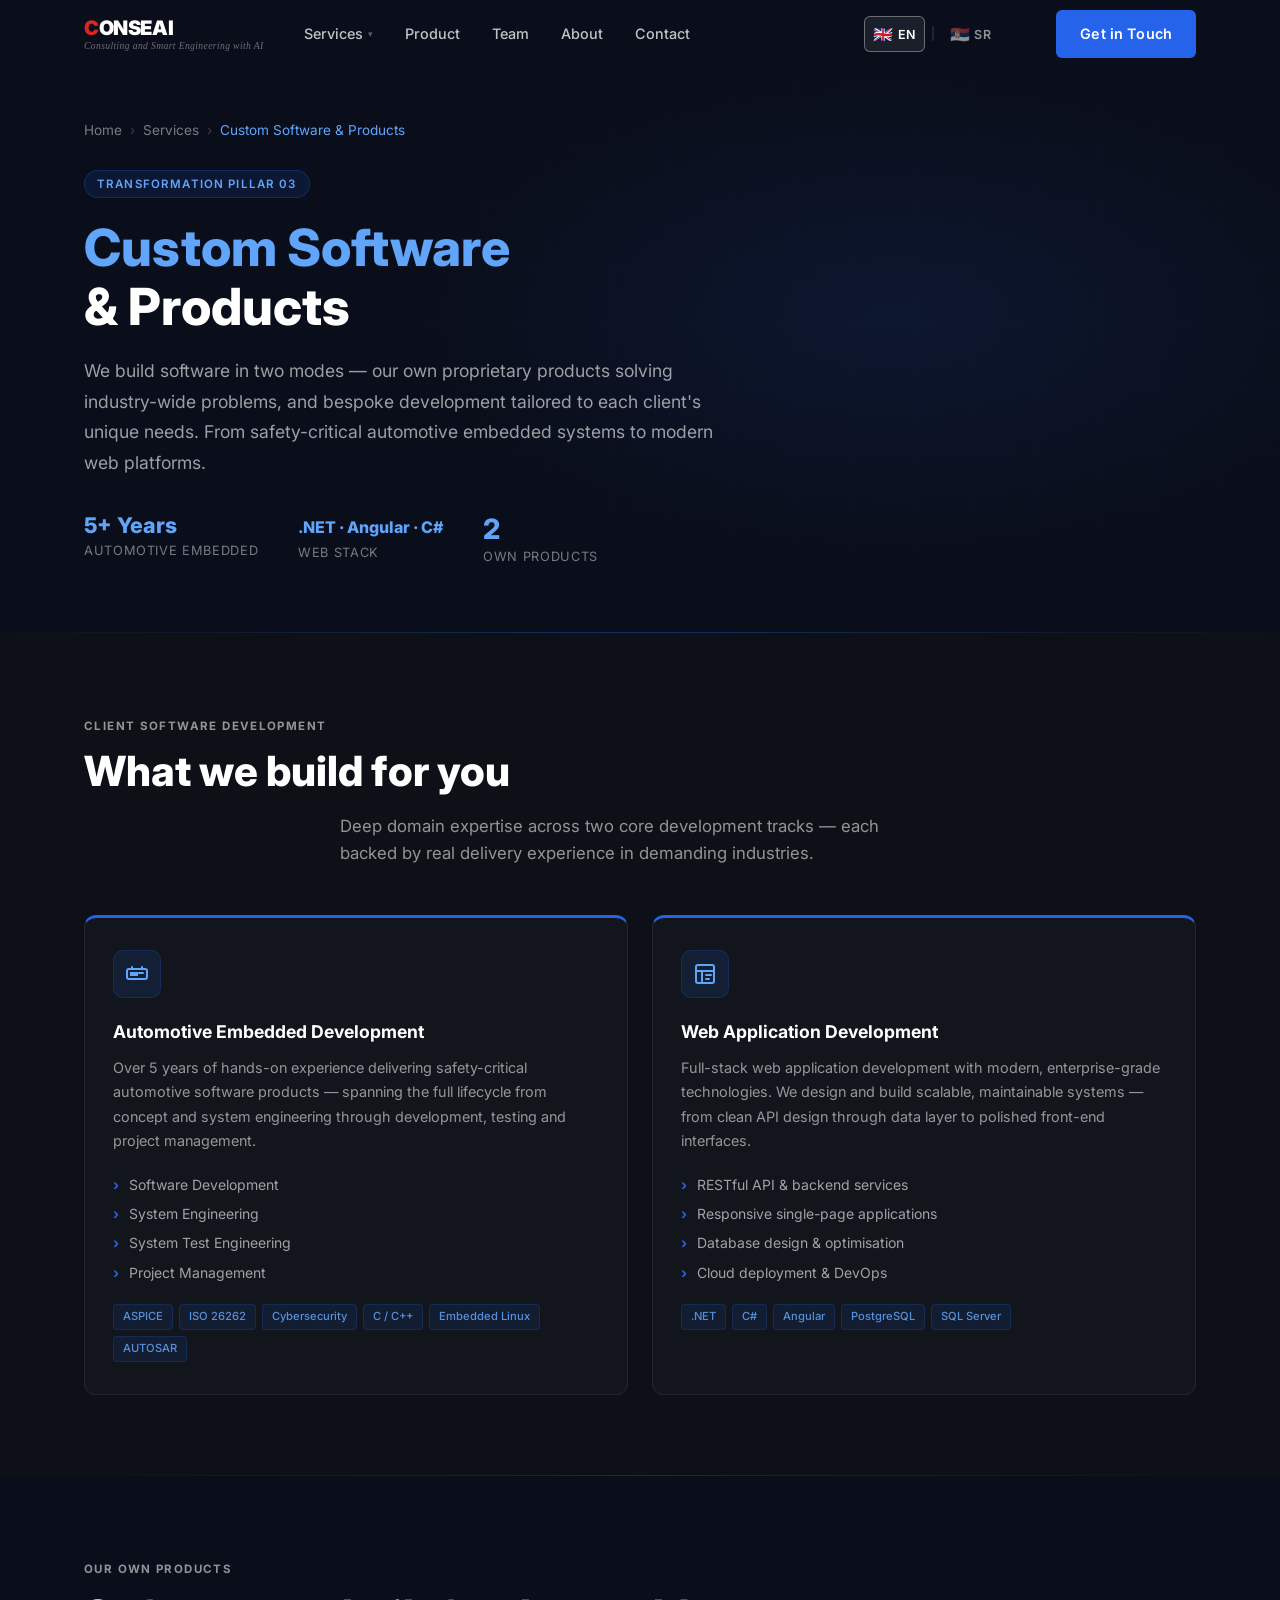
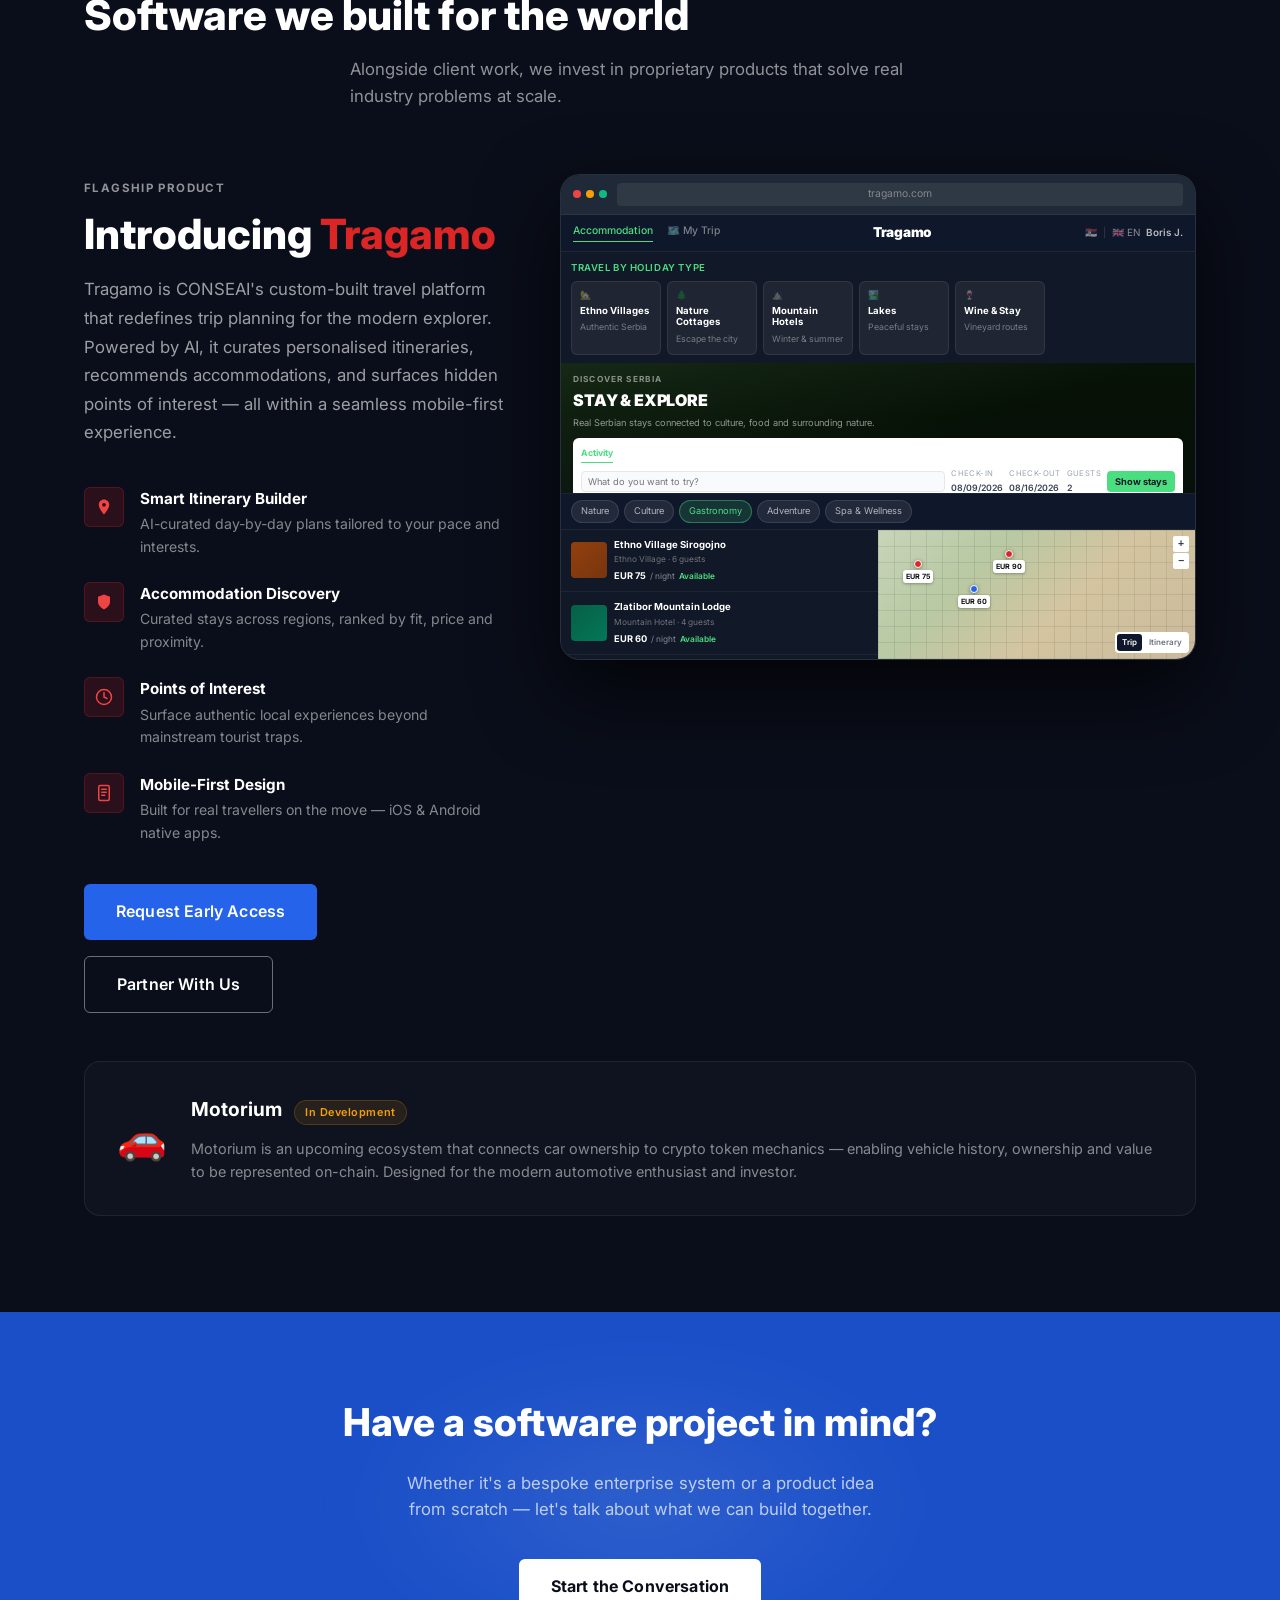
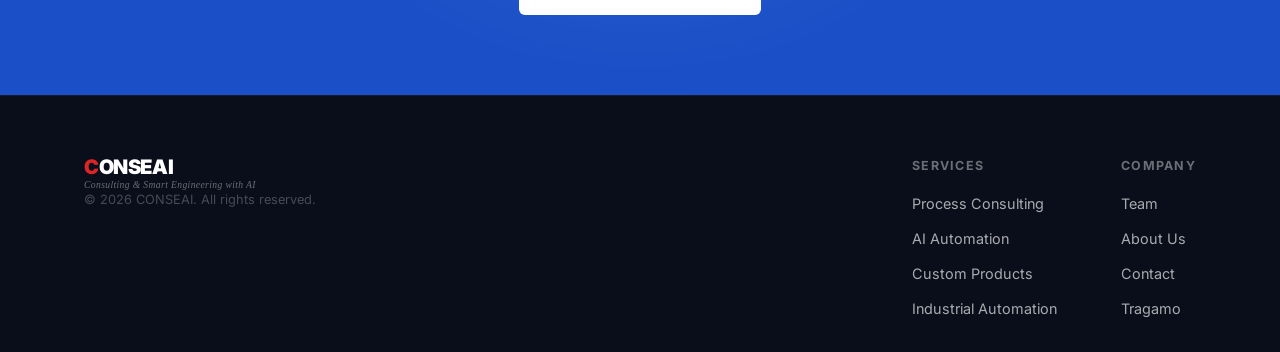
==== custom-software.html @ 99372ca0 "Add pillar pages: industrial, custom software, process consulting" ====
<!DOCTYPE html>
<html lang="en">
<head>
  <meta charset="UTF-8" />
  <meta name="viewport" content="width=device-width, initial-scale=1.0, viewport-fit=cover" />
  <title>Custom Software & Products — CONSEAI</title>
  <link rel="preconnect" href="https://fonts.googleapis.com" />
  <link rel="preconnect" href="https://fonts.gstatic.com" crossorigin />
  <link href="https://fonts.googleapis.com/css2?family=Inter:wght@300;400;500;600;700;800;900&display=swap" rel="stylesheet" />
  <link rel="stylesheet" href="style.css" />
  <style>
    /* ── Pillar hero (blue accent) ── */
    .pillar-hero {
      background: #0A0E1A;
      padding: 120px 0 64px;
      position: relative;
      overflow: hidden;
    }
    .pillar-hero__bg {
      position: absolute;
      inset: 0;
      background:
        radial-gradient(ellipse 700px 350px at 70% 50%, rgba(37,99,235,.1) 0%, transparent 70%),
        repeating-linear-gradient(0deg, transparent, transparent 60px, rgba(37,99,235,.025) 60px, rgba(37,99,235,.025) 61px),
        repeating-linear-gradient(90deg, transparent, transparent 60px, rgba(37,99,235,.025) 60px, rgba(37,99,235,.025) 61px);
    }
    .pillar-hero__inner { position: relative; }
    .pillar-hero__breadcrumb {
      display: flex;
      align-items: center;
      gap: 8px;
      margin-bottom: 28px;
      font-size: 0.85rem;
      color: rgba(255,255,255,.45);
    }
    .pillar-hero__breadcrumb a { color: rgba(255,255,255,.45); text-decoration: none; transition: color .2s; }
    .pillar-hero__breadcrumb a:hover { color: #60A5FA; }
    .pillar-hero__breadcrumb-sep { color: rgba(255,255,255,.2); }
    .pillar-hero__breadcrumb-current { color: #60A5FA; }
    .pillar-hero__label {
      display: inline-block;
      font-size: 0.72rem;
      font-weight: 600;
      letter-spacing: .1em;
      text-transform: uppercase;
      color: #60A5FA;
      background: rgba(37,99,235,.12);
      border: 1px solid rgba(37,99,235,.25);
      padding: 4px 12px;
      border-radius: 999px;
      margin-bottom: 20px;
    }
    .pillar-hero__title {
      font-size: clamp(2rem, 4vw, 3.5rem);
      font-weight: 800;
      color: #fff;
      line-height: 1.15;
      margin: 0 0 20px;
    }
    .pillar-hero__title em { font-style: normal; color: #60A5FA; }
    .pillar-hero__sub {
      font-size: 1.1rem;
      color: rgba(255,255,255,.6);
      max-width: 640px;
      line-height: 1.75;
      margin: 0 0 36px;
    }
    .pillar-hero__stats {
      display: flex;
      gap: 40px;
      flex-wrap: wrap;
    }
    .pillar-hero__stat { display: flex; flex-direction: column; gap: 4px; }
    .pillar-hero__stat-num {
      font-size: 1.75rem;
      font-weight: 800;
      color: #60A5FA;
      line-height: 1;
    }
    .pillar-hero__stat-label {
      font-size: 0.8rem;
      color: rgba(255,255,255,.45);
      text-transform: uppercase;
      letter-spacing: .05em;
    }

    /* ── Custom software capabilities section ── */
    .sw-capabilities {
      background: #0D1117;
      padding: 80px 0;
      position: relative;
    }
    .sw-capabilities::before {
      content: '';
      position: absolute;
      top: 0; left: 0; right: 0;
      height: 1px;
      background: linear-gradient(90deg, transparent, rgba(37,99,235,.35), transparent);
    }
    .sw-capabilities__grid {
      display: grid;
      grid-template-columns: repeat(2, 1fr);
      gap: 24px;
      margin-top: 48px;
    }
    .sw-cap-card {
      background: rgba(255,255,255,.025);
      border: 1px solid rgba(255,255,255,.07);
      border-top: 3px solid #2563EB;
      border-radius: 12px;
      padding: 32px 28px;
      transition: background .2s;
    }
    .sw-cap-card:hover { background: rgba(255,255,255,.04); }
    .sw-cap-card__icon {
      width: 48px;
      height: 48px;
      background: rgba(37,99,235,.12);
      border: 1px solid rgba(37,99,235,.2);
      border-radius: 10px;
      display: flex;
      align-items: center;
      justify-content: center;
      color: #60A5FA;
      margin-bottom: 20px;
    }
    .sw-cap-card__icon svg { width: 24px; height: 24px; }
    .sw-cap-card__title {
      font-size: 1.1rem;
      font-weight: 700;
      color: #fff;
      margin: 0 0 10px;
    }
    .sw-cap-card__desc {
      font-size: 0.9rem;
      color: rgba(255,255,255,.55);
      line-height: 1.7;
      margin: 0 0 20px;
    }
    .sw-cap-card__list {
      list-style: none;
      margin: 0 0 20px;
      display: flex;
      flex-direction: column;
      gap: 7px;
    }
    .sw-cap-card__list li {
      font-size: 0.875rem;
      color: rgba(255,255,255,.6);
      padding-left: 16px;
      position: relative;
    }
    .sw-cap-card__list li::before {
      content: '›';
      position: absolute;
      left: 0;
      color: #2563EB;
      font-weight: 700;
    }
    .sw-cap-card__tags {
      display: flex;
      flex-wrap: wrap;
      gap: 6px;
    }
    .sw-cap-card__tag {
      font-size: 0.7rem;
      font-weight: 500;
      padding: 3px 9px;
      background: rgba(37,99,235,.1);
      color: rgba(96,165,250,.85);
      border: 1px solid rgba(37,99,235,.2);
      border-radius: 4px;
    }

    /* ── Products section ── */
    .sw-products {
      background: #0A0E1A;
      padding: 80px 0 96px;
      position: relative;
    }
    .sw-products::before {
      content: '';
      position: absolute;
      top: 0; left: 0; right: 0;
      height: 1px;
      background: linear-gradient(90deg, transparent, rgba(37,99,235,.3), transparent);
    }

    /* ── Motorium teaser card ── */
    .motorium-card {
      margin-top: 48px;
      background: rgba(255,255,255,.025);
      border: 1px solid rgba(255,255,255,.07);
      border-radius: 16px;
      padding: 32px;
      display: flex;
      align-items: center;
      gap: 24px;
    }
    .motorium-card__icon {
      font-size: 2.5rem;
      flex-shrink: 0;
      line-height: 1;
    }
    .motorium-card__body { flex: 1; }
    .motorium-card__title {
      font-size: 1.2rem;
      font-weight: 700;
      color: #fff;
      margin: 0 0 6px;
    }
    .motorium-card__sub {
      font-size: 0.9rem;
      color: rgba(255,255,255,.5);
      line-height: 1.6;
      margin: 0;
    }
    .motorium-card__badge {
      display: inline-block;
      font-size: 0.68rem;
      font-weight: 600;
      padding: 3px 10px;
      background: rgba(245,158,11,.1);
      color: #F59E0B;
      border: 1px solid rgba(245,158,11,.2);
      border-radius: 999px;
      letter-spacing: .05em;
    }

    /* ── Responsive ── */
    @media (max-width: 768px) {
      .pillar-hero { padding: 100px 0 48px; }
      .pillar-hero__stats { gap: 24px; }
      .sw-capabilities__grid { grid-template-columns: 1fr; }
      .motorium-card { flex-direction: column; align-items: flex-start; gap: 16px; }
    }
    @media (max-width: 390px) {
      .pillar-hero__title { font-size: 1.75rem; }
    }
  </style>
</head>
<body>

  <!-- ── Navigation ── -->
  <nav class="nav" id="nav">
    <div class="nav__inner container">
      <a href="index.html" class="nav__logo">
        <span class="nav__logo-name"><span class="nav__logo-mark">C</span>ONSEAI</span>
        <span class="nav__logo-sub" data-en="Consulting and Smart Engineering with AI" data-sr="Savetovanje i Pametno Inženjerstvo sa AI">Consulting and Smart Engineering with AI</span>
      </a>
      <ul class="nav__links" id="navLinks">
        <li>
          <a href="index.html#services" class="nav__dropdown-trigger" data-en="Services" data-sr="Usluge">
            Services <span class="nav__dropdown-arrow" aria-hidden="true">▾</span>
          </a>
          <div class="nav__dropdown">
            <a href="process-consulting.html" class="nav__dropdown-item" data-en="Process Consulting" data-sr="Procesno Savetovanje"><span class="nav__dropdown-num">01</span> Process Consulting</a>
            <a href="index.html#services" class="nav__dropdown-item" data-en="AI Automation" data-sr="AI Automatizacija"><span class="nav__dropdown-num">02</span> AI Automation</a>
            <a href="custom-software.html" class="nav__dropdown-item nav__dropdown-item--highlight" data-en="Custom Software &amp; Products" data-sr="Prilagođeni Softver i Proizvodi"><span class="nav__dropdown-num">03</span> Custom Software &amp; Products</a>
            <div class="nav__dropdown-sep"></div>
            <a href="industrial.html" class="nav__dropdown-item" data-en="Industrial Automation &amp; Electrical Eng." data-sr="Industrijska Automatizacija i Elektrotehnika"><span class="nav__dropdown-num">04</span> Industrial Automation &amp; Electrical Eng.</a>
          </div>
        </li>
        <li><a href="index.html#product" data-en="Product" data-sr="Proizvod">Product</a></li>
        <li><a href="index.html#team" data-en="Team" data-sr="Tim">Team</a></li>
        <li><a href="index.html#about" data-en="About" data-sr="O nama">About</a></li>
        <li><a href="index.html#contact" data-en="Contact" data-sr="Kontakt">Contact</a></li>
      </ul>
      <div class="nav__lang">
        <button class="nav__lang-btn active" data-lang="en" aria-label="Switch to English">
          <span class="nav__flag">🇬🇧</span> EN
        </button>
        <span class="nav__lang-sep">|</span>
        <button class="nav__lang-btn" data-lang="sr" aria-label="Prebaci na srpski">
          <span class="nav__flag">🇷🇸</span> SR
        </button>
      </div>
      <a href="index.html#contact" class="btn btn--red nav__cta" data-en="Get in Touch" data-sr="Kontaktirajte nas">Get in Touch</a>
      <button class="nav__burger" id="burger" aria-label="Toggle menu">
        <span></span><span></span><span></span>
      </button>
    </div>
  </nav>

  <!-- ── Page Hero ── -->
  <section class="pillar-hero">
    <div class="pillar-hero__bg"></div>
    <div class="container pillar-hero__inner">
      <div class="pillar-hero__breadcrumb">
        <a href="index.html" data-en="Home" data-sr="Početna">Home</a>
        <span class="pillar-hero__breadcrumb-sep">›</span>
        <a href="index.html#services" data-en="Services" data-sr="Usluge">Services</a>
        <span class="pillar-hero__breadcrumb-sep">›</span>
        <span class="pillar-hero__breadcrumb-current" data-en="Custom Software &amp; Products" data-sr="Prilagođeni Softver i Proizvodi">Custom Software &amp; Products</span>
      </div>
      <div class="pillar-hero__label" data-en="Transformation Pillar 03" data-sr="Stub Transformacije 03">Transformation Pillar 03</div>
      <h1 class="pillar-hero__title">
        <em data-en="Custom Software" data-sr="Prilagođeni Softver">Custom Software</em><br/>
        <span data-en="&amp; Products" data-sr="i Proizvodi">&amp; Products</span>
      </h1>
      <p class="pillar-hero__sub" data-en="We build software in two modes — our own proprietary products solving industry-wide problems, and bespoke development tailored to each client's unique needs. From safety-critical automotive embedded systems to modern web platforms." data-sr="Gradimo softver na dva načina — naše vlasničke proizvode koji rešavaju industrijske probleme, i prilagođeni razvoj skrojen prema potrebama svakog klijenta. Od bezbednosno-kritičnih automobilskih embedded sistema do modernih web platformi.">
        We build software in two modes — our own proprietary products solving industry-wide problems,
        and bespoke development tailored to each client's unique needs. From safety-critical automotive
        embedded systems to modern web platforms.
      </p>
      <div class="pillar-hero__stats">
        <div class="pillar-hero__stat">
          <span class="pillar-hero__stat-num" style="font-size:1.35rem;" data-en="5+ Years" data-sr="5+ Godina">5+ Years</span>
          <span class="pillar-hero__stat-label" data-en="Automotive Embedded" data-sr="Automotive Embedded">Automotive Embedded</span>
        </div>
        <div class="pillar-hero__stat">
          <span class="pillar-hero__stat-num" style="font-size:1rem; line-height:1.5;">.NET · Angular · C#</span>
          <span class="pillar-hero__stat-label" data-en="Web Stack" data-sr="Web Stek">Web Stack</span>
        </div>
        <div class="pillar-hero__stat">
          <span class="pillar-hero__stat-num">2</span>
          <span class="pillar-hero__stat-label" data-en="Own Products" data-sr="Vlastiti Proizvodi">Own Products</span>
        </div>
      </div>
    </div>
  </section>

  <!-- ── Custom Software Capabilities ── -->
  <section class="sw-capabilities">
    <div class="container">
      <div class="section-header" style="text-align:left; margin-bottom:0;">
        <span class="section-label section-label--light" data-en="Client Software Development" data-sr="SW Razvoj za Klijente">Client Software Development</span>
        <h2 class="section-title section-title--light" data-en="What we build for you" data-sr="Šta gradimo za vas">What we build for you</h2>
        <p class="section-sub" style="color:rgba(255,255,255,.55); max-width:600px;" data-en="Deep domain expertise across two core development tracks — each backed by real delivery experience in demanding industries." data-sr="Duboka stručnost u dve osnovne razvojne oblasti — svaka potkrepljena iskustvom isporuke u zahtevnim industrijama.">
          Deep domain expertise across two core development tracks — each backed by real delivery
          experience in demanding industries.
        </p>
      </div>

      <div class="sw-capabilities__grid">

        <!-- Automotive Embedded -->
        <div class="sw-cap-card">
          <div class="sw-cap-card__icon">
            <svg viewBox="0 0 24 24" fill="none"><rect x="2" y="7" width="20" height="10" rx="2" stroke="currentColor" stroke-width="2"/><path d="M6 11h2v2H6zM10 11h2v2h-2zM14 11h4" stroke="currentColor" stroke-width="2" stroke-linecap="round"/><path d="M7 7V5M17 7V5" stroke="currentColor" stroke-width="2" stroke-linecap="round"/></svg>
          </div>
          <h3 class="sw-cap-card__title" data-en="Automotive Embedded Development" data-sr="Razvoj Automotive Embedded Sistema">Automotive Embedded Development</h3>
          <p class="sw-cap-card__desc" data-en="Over 5 years of hands-on experience delivering safety-critical automotive software products — spanning the full lifecycle from concept and system engineering through development, testing and project management." data-sr="Više od 5 godina iskustva u isporuci bezbednosno-kritičnih automotive softverskih proizvoda — od koncepta i sistemskog inženjerstva kroz razvoj, testiranje i projektni menadžment.">
            Over 5 years of hands-on experience delivering safety-critical automotive software products —
            spanning the full lifecycle from concept and system engineering through development, testing
            and project management.
          </p>
          <ul class="sw-cap-card__list">
            <li data-en="Software Development" data-sr="Razvoj Softvera">Software Development</li>
            <li data-en="System Engineering" data-sr="Sistemsko Inženjerstvo">System Engineering</li>
            <li data-en="System Test Engineering" data-sr="Sistemsko Testno Inženjerstvo">System Test Engineering</li>
            <li data-en="Project Management" data-sr="Projektni Menadžment">Project Management</li>
          </ul>
          <div class="sw-cap-card__tags">
            <span class="sw-cap-card__tag">ASPICE</span>
            <span class="sw-cap-card__tag">ISO 26262</span>
            <span class="sw-cap-card__tag">Cybersecurity</span>
            <span class="sw-cap-card__tag">C / C++</span>
            <span class="sw-cap-card__tag">Embedded Linux</span>
            <span class="sw-cap-card__tag">AUTOSAR</span>
          </div>
        </div>

        <!-- Web Application Development -->
        <div class="sw-cap-card">
          <div class="sw-cap-card__icon">
            <svg viewBox="0 0 24 24" fill="none"><rect x="3" y="3" width="18" height="18" rx="2" stroke="currentColor" stroke-width="2"/><path d="M3 9h18" stroke="currentColor" stroke-width="2"/><path d="M9 21V9" stroke="currentColor" stroke-width="2"/><path d="M13 13h5M13 17h3" stroke="currentColor" stroke-width="2" stroke-linecap="round"/></svg>
          </div>
          <h3 class="sw-cap-card__title" data-en="Web Application Development" data-sr="Razvoj Web Aplikacija">Web Application Development</h3>
          <p class="sw-cap-card__desc" data-en="Full-stack web application development with modern, enterprise-grade technologies. We design and build scalable, maintainable systems — from clean API design through data layer to polished front-end interfaces." data-sr="Full-stack razvoj web aplikacija sa modernim, enterprise tehnologijama. Projektujemo i gradimo skalabilne, održive sisteme — od čistog API dizajna kroz sloj podataka do uglađenih front-end interfejsa.">
            Full-stack web application development with modern, enterprise-grade technologies. We design and
            build scalable, maintainable systems — from clean API design through data layer to polished
            front-end interfaces.
          </p>
          <ul class="sw-cap-card__list">
            <li data-en="RESTful API &amp; backend services" data-sr="RESTful API i backend servisi">RESTful API &amp; backend services</li>
            <li data-en="Responsive single-page applications" data-sr="Responzivne single-page aplikacije">Responsive single-page applications</li>
            <li data-en="Database design &amp; optimisation" data-sr="Dizajn i optimizacija baza podataka">Database design &amp; optimisation</li>
            <li data-en="Cloud deployment &amp; DevOps" data-sr="Cloud deployment i DevOps">Cloud deployment &amp; DevOps</li>
          </ul>
          <div class="sw-cap-card__tags">
            <span class="sw-cap-card__tag">.NET</span>
            <span class="sw-cap-card__tag">C#</span>
            <span class="sw-cap-card__tag">Angular</span>
            <span class="sw-cap-card__tag">PostgreSQL</span>
            <span class="sw-cap-card__tag">SQL Server</span>
          </div>
        </div>

      </div>
    </div>
  </section>

  <!-- ── Our Products ── -->
  <section class="sw-products">
    <div class="container">
      <div class="section-header" style="text-align:left; margin-bottom:0;">
        <span class="section-label section-label--light" data-en="Our Own Products" data-sr="Naši Vlastiti Proizvodi">Our Own Products</span>
        <h2 class="section-title section-title--light" data-en="Software we built for the world" data-sr="Softver koji smo izgradili za svet">Software we built for the world</h2>
        <p class="section-sub" style="color:rgba(255,255,255,.55); max-width:580px;" data-en="Alongside client work, we invest in proprietary products that solve real industry problems at scale." data-sr="Pored rada za klijente, ulažemo u vlastite proizvode koji rešavaju realne industrijske probleme u velikom obimu.">
          Alongside client work, we invest in proprietary products that solve real industry problems at scale.
        </p>
      </div>
    </div>

    <!-- Tragamo — reusing product section styles from main page -->
    <div class="product" id="tragamo" style="background: transparent; padding: 64px 0 0;">
      <div class="product__bg" style="display:none;"></div>
      <div class="container product__inner">
        <div class="product__content">
          <span class="section-label section-label--light" data-en="Flagship Product" data-sr="Vodeći Proizvod">Flagship Product</span>
          <h2 class="section-title section-title--light">
            <span data-en="Introducing" data-sr="Upoznajte">Introducing</span> <span class="text-red">Tragamo</span>
          </h2>
          <p class="product__sub" data-en="Tragamo is CONSEAI's custom-built travel platform that redefines trip planning for the modern explorer. Powered by AI, it curates personalised itineraries, recommends accommodations, and surfaces hidden points of interest — all within a seamless mobile-first experience." data-sr="Tragamo je prilagođena platforma za putovanja CONSEAI-ja koja redefinuje planiranje putovanja za modernog istraživača. Pokretana AI-jem, kreira personalizovane itinerere, preporučuje smeštaj i otkriva skrivene tačke interesa — sve u besprekornon mobilnom iskustvu.">
            Tragamo is CONSEAI's custom-built travel platform that redefines trip planning for the modern
            explorer. Powered by AI, it curates personalised itineraries, recommends accommodations, and
            surfaces hidden points of interest — all within a seamless mobile-first experience.
          </p>
          <div class="product__features">
            <div class="product__feature">
              <div class="product__feature-icon">
                <svg viewBox="0 0 24 24" fill="none"><path d="M12 2C8.13 2 5 5.13 5 9c0 5.25 7 13 7 13s7-7.75 7-13c0-3.87-3.13-7-7-7zm0 9.5c-1.38 0-2.5-1.12-2.5-2.5s1.12-2.5 2.5-2.5 2.5 1.12 2.5 2.5-1.12 2.5-2.5 2.5z" fill="currentColor"/></svg>
              </div>
              <div>
                <strong data-en="Smart Itinerary Builder" data-sr="Pametni Graditelj Itinerera">Smart Itinerary Builder</strong>
                <p data-en="AI-curated day-by-day plans tailored to your pace and interests." data-sr="AI-kurirani planovi dan za danom prilagođeni vašem tempu i interesovanjima.">AI-curated day-by-day plans tailored to your pace and interests.</p>
              </div>
            </div>
            <div class="product__feature">
              <div class="product__feature-icon">
                <svg viewBox="0 0 24 24" fill="none"><path d="M12 22s8-4 8-10V5l-8-3-8 3v7c0 6 8 10 8 10z" fill="currentColor"/></svg>
              </div>
              <div>
                <strong data-en="Accommodation Discovery" data-sr="Otkrivanje Smeštaja">Accommodation Discovery</strong>
                <p data-en="Curated stays across regions, ranked by fit, price and proximity." data-sr="Odabrani smeštaji po regionima, rangirani po podudarnosti, ceni i blizini.">Curated stays across regions, ranked by fit, price and proximity.</p>
              </div>
            </div>
            <div class="product__feature">
              <div class="product__feature-icon">
                <svg viewBox="0 0 24 24" fill="none"><circle cx="12" cy="12" r="10" stroke="currentColor" stroke-width="2"/><path d="M12 6v6l4 2" stroke="currentColor" stroke-width="2" stroke-linecap="round"/></svg>
              </div>
              <div>
                <strong data-en="Points of Interest" data-sr="Tačke od Interesa">Points of Interest</strong>
                <p data-en="Surface authentic local experiences beyond mainstream tourist traps." data-sr="Otkrijte autentična lokalna iskustva izvan uobičajenih turističkih zamki.">Surface authentic local experiences beyond mainstream tourist traps.</p>
              </div>
            </div>
            <div class="product__feature">
              <div class="product__feature-icon">
                <svg viewBox="0 0 24 24" fill="none"><rect x="5" y="2" width="14" height="20" rx="2" stroke="currentColor" stroke-width="2"/><path d="M9 7h6M9 11h6M9 15h4" stroke="currentColor" stroke-width="2" stroke-linecap="round"/></svg>
              </div>
              <div>
                <strong data-en="Mobile-First Design" data-sr="Mobilni Dizajn">Mobile-First Design</strong>
                <p data-en="Built for real travellers on the move — iOS &amp; Android native apps." data-sr="Izgrađeno za prave putnike u pokretu — iOS i Android nativne aplikacije.">Built for real travellers on the move — iOS &amp; Android native apps.</p>
              </div>
            </div>
          </div>
          <div class="product__actions">
            <a href="index.html#contact" class="btn btn--red btn--lg" data-en="Request Early Access" data-sr="Zatražite Rani Pristup">Request Early Access</a>
            <a href="index.html#contact" class="btn btn--ghost-light btn--lg" data-en="Partner With Us" data-sr="Postanite Partner">Partner With Us</a>
          </div>
        </div>

        <!-- Desktop app mockup (same as main page) -->
        <div class="product__visual">
          <div class="app-mockup">
            <div class="app-mockup__bar">
              <div class="app-mockup__dots"><span></span><span></span><span></span></div>
              <div class="app-mockup__url">tragamo.com</div>
            </div>
            <div class="app-nav">
              <div class="app-nav__links">
                <span class="app-nav__link app-nav__link--active" data-en="Accommodation" data-sr="Smeštaj">Accommodation</span>
                <span class="app-nav__link">🗺️ <span data-en="My Trip" data-sr="Moje Putovanje">My Trip</span></span>
              </div>
              <div class="app-nav__brand">Tragamo</div>
              <div class="app-nav__right">
                <span>🇷🇸</span>
                <span class="app-nav__sep">|</span>
                <span>🇬🇧 EN</span>
                <span class="app-nav__user">Boris J.</span>
              </div>
            </div>
            <div class="app-categories">
              <div class="app-cat-label" data-en="Travel by holiday type" data-sr="Putuj po tipu odmora">Travel by holiday type</div>
              <div class="app-cat-scroll">
                <div class="app-cat-card"><span class="app-cat-icon">🏡</span><strong data-en="Ethno Villages" data-sr="Etno Sela">Ethno Villages</strong><span data-en="Authentic Serbia" data-sr="Autentična Srbija">Authentic Serbia</span></div>
                <div class="app-cat-card"><span class="app-cat-icon">🌲</span><strong data-en="Nature Cottages" data-sr="Kuće u Prirodi">Nature Cottages</strong><span data-en="Escape the city" data-sr="Pobeg iz grada">Escape the city</span></div>
                <div class="app-cat-card"><span class="app-cat-icon">⛰️</span><strong data-en="Mountain Hotels" data-sr="Planinski Hoteli">Mountain Hotels</strong><span data-en="Winter &amp; summer" data-sr="Zima i leto">Winter &amp; summer</span></div>
                <div class="app-cat-card"><span class="app-cat-icon">🏞️</span><strong data-en="Lakes" data-sr="Jezera">Lakes</strong><span data-en="Peaceful stays" data-sr="Mirni odmor">Peaceful stays</span></div>
                <div class="app-cat-card"><span class="app-cat-icon">🍷</span><strong data-en="Wine &amp; Stay" data-sr="Vinski Smeštaj">Wine &amp; Stay</strong><span data-en="Vineyard routes" data-sr="Vinarske rute">Vineyard routes</span></div>
              </div>
            </div>
            <div class="app-hero">
              <div class="app-hero__overlay">
                <div class="app-hero__label" data-en="DISCOVER SERBIA" data-sr="OTKRIJTE SRBIJU">DISCOVER SERBIA</div>
                <div class="app-hero__title" data-en="STAY &amp; EXPLORE" data-sr="ODSEDNI I ISTRAŽI">STAY &amp; EXPLORE</div>
                <div class="app-hero__sub" data-en="Real Serbian stays connected to culture, food and surrounding nature." data-sr="Pravi srpski smeštaj, povezan sa kulturom, hranom i prirodom u okolini.">Real Serbian stays connected to culture, food and surrounding nature.</div>
                <div class="app-search">
                  <div class="app-search__tab" data-en="Activity" data-sr="Aktivnost">Activity</div>
                  <div class="app-search__row">
                    <input class="app-search__input" readonly data-ph-en="What do you want to try?" data-ph-sr="Šta želiš da probaš?" placeholder="What do you want to try?" />
                    <div class="app-search__field"><label data-en="Check-in" data-sr="Dolazak">Check-in</label><span>08/09/2026</span></div>
                    <div class="app-search__field"><label data-en="Check-out" data-sr="Odlazak">Check-out</label><span>08/16/2026</span></div>
                    <div class="app-search__field"><label data-en="Guests" data-sr="Gosti">Guests</label><span>2</span></div>
                    <button class="app-search__btn" data-en="Show stays" data-sr="Prikaži smeštaj">Show stays</button>
                  </div>
                </div>
              </div>
            </div>
            <div class="app-pills">
              <span class="app-pill" data-en="Nature" data-sr="Priroda">Nature</span>
              <span class="app-pill" data-en="Culture" data-sr="Kultura">Culture</span>
              <span class="app-pill app-pill--active" data-en="Gastronomy" data-sr="Gastronomija">Gastronomy</span>
              <span class="app-pill" data-en="Adventure" data-sr="Avantura">Adventure</span>
              <span class="app-pill" data-en="Spa &amp; Wellness" data-sr="Banje i Spa">Spa &amp; Wellness</span>
            </div>
            <div class="app-bottom">
              <div class="app-listing">
                <div class="app-listing__card">
                  <div class="app-listing__thumb app-listing__thumb--1"></div>
                  <div class="app-listing__info">
                    <div class="app-listing__name" data-en="Ethno Village Sirogojno" data-sr="Etno Selo Sirogojno">Ethno Village Sirogojno</div>
                    <div class="app-listing__type" data-en="Ethno Village · 6 guests" data-sr="Ethno Selo · 6 osoba">Ethno Village · 6 guests</div>
                    <div class="app-listing__price"><span class="app-listing__price-val">EUR 75</span> <span data-en="/ night" data-sr="/ noć">/ night</span> <span class="app-listing__avail" data-en="Available" data-sr="Dostupno">Available</span></div>
                  </div>
                </div>
                <div class="app-listing__card">
                  <div class="app-listing__thumb app-listing__thumb--2"></div>
                  <div class="app-listing__info">
                    <div class="app-listing__name" data-en="Zlatibor Mountain Lodge" data-sr="Zlatibor Planinska Kuća">Zlatibor Mountain Lodge</div>
                    <div class="app-listing__type" data-en="Mountain Hotel · 4 guests" data-sr="Planinski Hotel · 4 osobe">Mountain Hotel · 4 guests</div>
                    <div class="app-listing__price"><span class="app-listing__price-val">EUR 60</span> <span data-en="/ night" data-sr="/ noć">/ night</span> <span class="app-listing__avail" data-en="Available" data-sr="Dostupno">Available</span></div>
                  </div>
                </div>
              </div>
              <div class="app-map">
                <div class="app-map__grid"></div>
                <div class="app-map__pin app-map__pin--1"><div class="app-map__pin-dot"></div><div class="app-map__pin-label">EUR 75</div></div>
                <div class="app-map__pin app-map__pin--2"><div class="app-map__pin-dot app-map__pin-dot--blue"></div><div class="app-map__pin-label">EUR 60</div></div>
                <div class="app-map__pin app-map__pin--3"><div class="app-map__pin-dot"></div><div class="app-map__pin-label">EUR 90</div></div>
                <div class="app-map__controls"><button>+</button><button>−</button></div>
                <div class="app-map__tabs">
                  <span class="app-map__tab app-map__tab--active" data-en="Trip" data-sr="Putovanje">Trip</span>
                  <span class="app-map__tab" data-en="Itinerary" data-sr="Itinerer">Itinerary</span>
                </div>
              </div>
            </div>
          </div>
        </div>
      </div>
    </div>

    <!-- Motorium -->
    <div class="container">
      <div class="motorium-card">
        <div class="motorium-card__icon">🚗</div>
        <div class="motorium-card__body">
          <div style="display:flex; align-items:center; gap:12px; margin-bottom:6px;">
            <h3 class="motorium-card__title">Motorium</h3>
            <span class="motorium-card__badge" data-en="In Development" data-sr="U Razvoju">In Development</span>
          </div>
          <p class="motorium-card__sub" data-en="Motorium is an upcoming ecosystem that connects car ownership to crypto token mechanics — enabling vehicle history, ownership and value to be represented on-chain. Designed for the modern automotive enthusiast and investor." data-sr="Motorium je nadolazeći ekosistem koji povezuje vlasništvo automobila sa kripto token mehanizmima — omogućavajući da istorija vozila, vlasništvo i vrednost budu predstavljeni on-chain. Dizajniran za modernog automobilskog entuzijasta i investitora.">
            Motorium is an upcoming ecosystem that connects car ownership to crypto token mechanics —
            enabling vehicle history, ownership and value to be represented on-chain. Designed for the
            modern automotive enthusiast and investor.
          </p>
        </div>
      </div>
    </div>
  </section>

  <!-- ── CTA Banner ── -->
  <section class="cta-banner">
    <div class="cta-banner__bg"><div class="cta-banner__glow"></div></div>
    <div class="container cta-banner__inner">
      <h2 class="cta-banner__title" data-en="Have a software project in mind?" data-sr="Imate softverski projekat na umu?">Have a software project in mind?</h2>
      <p class="cta-banner__sub" data-en="Whether it's a bespoke enterprise system or a product idea from scratch — let's talk about what we can build together." data-sr="Bilo da je u pitanju prilagođeni enterprise sistem ili ideja za proizvod od nule — razgovarajmo o tome šta možemo izgraditi zajedno.">
        Whether it's a bespoke enterprise system or a product idea from scratch — let's talk about
        what we can build together.
      </p>
      <a href="index.html#contact" class="btn btn--white btn--lg" data-en="Start the Conversation" data-sr="Počnite Razgovor">Start the Conversation</a>
    </div>
  </section>

  <!-- ── Footer ── -->
  <footer class="footer">
    <div class="container footer__inner">
      <div class="footer__brand">
        <a href="index.html" class="nav__logo">
          <span class="nav__logo-name"><span class="nav__logo-mark">C</span>ONSEAI</span>
          <span class="nav__logo-sub" data-en="Consulting &amp; Smart Engineering with AI" data-sr="Savetovanje i Pametno Inženjerstvo sa AI">Consulting &amp; Smart Engineering with AI</span>
        </a>
        <p class="footer__copy" data-en="© 2026 CONSEAI. All rights reserved." data-sr="© 2026 CONSEAI. Sva prava zadržana.">© 2026 CONSEAI. All rights reserved.</p>
      </div>
      <div class="footer__links">
        <div class="footer__col">
          <h5 data-en="Services" data-sr="Usluge">Services</h5>
          <a href="index.html#services" data-en="Process Consulting" data-sr="Procesno Savetovanje">Process Consulting</a>
          <a href="index.html#services" data-en="AI Automation" data-sr="AI Automatizacija">AI Automation</a>
          <a href="custom-software.html" data-en="Custom Products" data-sr="Prilagođeni Proizvodi">Custom Products</a>
          <a href="industrial.html" data-en="Industrial Automation" data-sr="Industrijska Automatizacija">Industrial Automation</a>
        </div>
        <div class="footer__col">
          <h5 data-en="Company" data-sr="Kompanija">Company</h5>
          <a href="index.html#team" data-en="Team" data-sr="Tim">Team</a>
          <a href="index.html#about" data-en="About Us" data-sr="O Nama">About Us</a>
          <a href="index.html#contact" data-en="Contact" data-sr="Kontakt">Contact</a>
          <a href="custom-software.html#tragamo">Tragamo</a>
        </div>
      </div>
    </div>
  </footer>

  <script src="script.js"></script>
</body>
</html>
---- style.css ----
/* ── Reset & Base ── */
*, *::before, *::after { box-sizing: border-box; margin: 0; padding: 0; }
html { scroll-behavior: smooth; font-size: 16px; -webkit-text-size-adjust: 100%; }
/* Minimum touch target size for iOS/Android */
button, a, select, input, textarea { touch-action: manipulation; }
.btn { min-height: 44px; }
.nav__lang-btn { min-height: 36px; min-width: 44px; }
/* Safe area inset for notched phones */
.nav__inner { padding-left: max(24px, env(safe-area-inset-left)); padding-right: max(24px, env(safe-area-inset-right)); }
body {
  font-family: 'Inter', -apple-system, BlinkMacSystemFont, 'Segoe UI', sans-serif;
  background: #0A0E1A;
  color: #E8EDF5;
  line-height: 1.6;
  overflow-x: hidden;
}
img { max-width: 100%; display: block; }
a { text-decoration: none; color: inherit; }
ul { list-style: none; }

/* ── Tokens ── */
:root {
  --navy:        #0A0E1A;
  --navy-mid:    #0F1628;
  --navy-light:  #162040;
  --blue:        #1A4FC8;
  --blue-light:  #2563EB;
  --blue-pale:   #DBEAFE;
  --red:         #DC2626;
  --red-light:   #EF4444;
  --red-pale:    #FEE2E2;
  --white:       #FFFFFF;
  --off-white:   #F1F5FB;
  --gray-100:    #EFF2F8;
  --gray-300:    #CBD5E1;
  --gray-500:    #64748B;
  --gray-700:    #334155;

  --radius-sm:   6px;
  --radius-md:   12px;
  --radius-lg:   20px;
  --radius-xl:   32px;

  --shadow-sm:   0 1px 3px rgba(0,0,0,.3);
  --shadow-md:   0 4px 20px rgba(0,0,0,.4);
  --shadow-lg:   0 12px 48px rgba(0,0,0,.5);
  --shadow-glow-blue: 0 0 80px rgba(26,79,200,.25);
  --shadow-glow-red:  0 0 60px rgba(220,38,38,.2);

  --transition: all 0.3s cubic-bezier(0.4, 0, 0.2, 1);
}

/* ── Container ── */
.container {
  max-width: 1160px;
  margin: 0 auto;
  padding: 0 24px;
}

/* ── Buttons ── */
.btn {
  display: inline-flex;
  align-items: center;
  gap: 8px;
  padding: 12px 24px;
  border-radius: var(--radius-sm);
  font-size: 0.9rem;
  font-weight: 600;
  letter-spacing: 0.01em;
  cursor: pointer;
  border: none;
  transition: var(--transition);
}
.btn--lg { padding: 15px 32px; font-size: 1rem; }
.btn--full { width: 100%; justify-content: center; }
.btn--red {
  background: var(--blue-light);
  color: var(--white);
}
.btn--red:hover { background: var(--blue); transform: translateY(-1px); box-shadow: 0 8px 24px rgba(37,99,235,.35); }
.btn--ghost {
  background: transparent;
  color: var(--white);
  border: 1.5px solid rgba(255,255,255,.3);
}
.btn--ghost:hover { border-color: rgba(255,255,255,.7); background: rgba(255,255,255,.05); }
.btn--ghost-light {
  background: transparent;
  color: var(--white);
  border: 1.5px solid rgba(255,255,255,.4);
}
.btn--ghost-light:hover { border-color: var(--white); background: rgba(255,255,255,.08); }
.btn--white {
  background: var(--white);
  color: var(--navy);
  font-weight: 700;
}
.btn--white:hover { background: var(--off-white); transform: translateY(-1px); }

/* ── Section Helpers ── */
.section-label {
  display: inline-block;
  font-size: 0.72rem;
  font-weight: 700;
  letter-spacing: 0.12em;
  text-transform: uppercase;
  color: var(--blue-light);
  margin-bottom: 12px;
}
.section-label--light { color: rgba(255,255,255,.55); }
.section-title {
  font-size: clamp(1.8rem, 3.5vw, 2.6rem);
  font-weight: 800;
  line-height: 1.2;
  color: var(--navy);
  margin-bottom: 16px;
}
.section-title--light { color: var(--white); }
.section-sub {
  max-width: 600px;
  color: var(--gray-500);
  font-size: 1.05rem;
}
.section-header { text-align: center; margin-bottom: 56px; }
.section-header .section-sub { margin: 0 auto; }
.text-red { color: var(--red); }

/* ── Navigation ── */
.nav {
  position: fixed;
  top: 0; left: 0; right: 0;
  z-index: 100;
  padding: 0;
  transition: var(--transition);
}
.nav.scrolled {
  background: rgba(10,14,26,.92);
  backdrop-filter: blur(16px);
  -webkit-backdrop-filter: blur(16px);
  border-bottom: 1px solid rgba(255,255,255,.06);
}
.nav__inner {
  display: flex;
  align-items: center;
  height: 68px;
  gap: 40px;
}
.nav__logo {
  display: flex;
  flex-direction: column;
  font-size: 1.25rem;
  font-weight: 900;
  letter-spacing: -0.02em;
  color: var(--white);
  flex-shrink: 0;
  line-height: 1.1;
}
.nav__logo-name {
  display: block;
  white-space: nowrap;
}
.nav__logo-mark {
  color: var(--red);
}
.nav__logo-sub {
  display: block;
  font-size: 0.6rem;
  font-weight: 400;
  font-style: italic;
  letter-spacing: 0.04em;
  color: rgba(255,255,255,.4);
  font-family: Georgia, 'Times New Roman', serif;
  line-height: 1;
  margin-top: 2px;
  text-transform: none;
}
/* ── Language switcher ── */
.nav__lang {
  display: flex;
  align-items: center;
  gap: 6px;
  margin-left: auto;
}
.nav__lang-btn {
  display: inline-flex;
  align-items: center;
  gap: 4px;
  background: none;
  border: 1.5px solid transparent;
  color: rgba(255,255,255,.55);
  font-size: 0.78rem;
  font-weight: 600;
  font-family: inherit;
  cursor: pointer;
  padding: 3px 8px;
  border-radius: var(--radius-sm);
  transition: var(--transition);
  letter-spacing: 0.04em;
}
.nav__lang-btn:hover { color: var(--white); border-color: rgba(255,255,255,.2); }
.nav__lang-btn.active { color: var(--white); border-color: rgba(255,255,255,.35); background: rgba(255,255,255,.07); }
.nav__flag { font-size: 1rem; line-height: 1; }
.nav__lang-sep { color: rgba(255,255,255,.2); font-size: 0.75rem; }

.nav__links {
  display: flex;
  align-items: center;
  gap: 32px;
}
.nav__links a {
  font-size: 0.9rem;
  font-weight: 500;
  color: rgba(255,255,255,.75);
  transition: color 0.2s;
}
.nav__links a:hover { color: var(--white); }
.nav__cta { margin-left: 16px; }

/* ── Nav dropdown (click-activated) ── */
.nav__links li { position: relative; }
.nav__dropdown-trigger {
  display: inline-flex;
  align-items: center;
  gap: 5px;
  cursor: pointer;
  user-select: none;
}
.nav__dropdown-arrow {
  font-size: 0.58rem;
  opacity: 0.45;
  transition: transform 0.25s, opacity 0.2s;
  line-height: 1;
}
.nav__links li.open .nav__dropdown-arrow { transform: rotate(180deg); opacity: 1; }

.nav__dropdown {
  position: absolute;
  top: calc(100% + 12px);
  left: 0;
  background: #111827;
  border: 1px solid rgba(255,255,255,.1);
  border-radius: 10px;
  padding: 6px;
  min-width: 290px;
  opacity: 0;
  pointer-events: none;
  transform: translateY(-8px);
  transition: opacity 0.2s, transform 0.2s;
  z-index: 200;
  box-shadow: 0 20px 48px rgba(0,0,0,.65), 0 0 0 0.5px rgba(255,255,255,.04);
}
.nav__links li.open .nav__dropdown {
  opacity: 1;
  pointer-events: auto;
  transform: translateY(0);
}
.nav__dropdown-item {
  display: flex !important;
  align-items: center;
  gap: 10px;
  padding: 9px 12px !important;
  border-radius: 7px;
  font-size: 0.85rem !important;
  font-weight: 500 !important;
  color: rgba(255,255,255,.65) !important;
  transition: background 0.12s, color 0.12s;
  white-space: nowrap;
}
.nav__dropdown-item:hover {
  background: rgba(255,255,255,.07);
  color: var(--white) !important;
}
.nav__dropdown-item--highlight { color: #F59E0B !important; }
.nav__dropdown-item--highlight:hover { background: rgba(245,158,11,.08); color: #FBBF24 !important; }
.nav__dropdown-num {
  font-size: 0.6rem;
  font-weight: 700;
  color: rgba(255,255,255,.2);
  min-width: 16px;
  font-variant-numeric: tabular-nums;
}
.nav__dropdown-item--highlight .nav__dropdown-num { color: rgba(245,158,11,.45); }
.nav__dropdown-sep { height: 1px; background: rgba(255,255,255,.07); margin: 5px 8px; }
.nav__burger {
  display: none;
  flex-direction: column;
  gap: 5px;
  background: none;
  border: none;
  cursor: pointer;
  margin-left: auto;
  padding: 4px;
}
.nav__burger span {
  display: block;
  width: 24px;
  height: 2px;
  background: var(--white);
  border-radius: 2px;
  transition: var(--transition);
}

/* ── Hero ── */
.hero {
  position: relative;
  min-height: 100vh;
  display: flex;
  align-items: center;
  overflow: hidden;
  background: var(--navy);
}
.hero__bg {
  position: absolute;
  inset: 0;
  pointer-events: none;
}
.hero__grid {
  position: absolute;
  inset: 0;
  background-image:
    linear-gradient(rgba(26,79,200,.08) 1px, transparent 1px),
    linear-gradient(90deg, rgba(26,79,200,.08) 1px, transparent 1px);
  background-size: 64px 64px;
  mask-image: radial-gradient(ellipse 80% 80% at 50% 50%, black 20%, transparent 80%);
}
.hero__glow {
  position: absolute;
  border-radius: 50%;
  filter: blur(80px);
  opacity: 0.4;
}
.hero__glow--1 {
  width: 600px; height: 600px;
  background: radial-gradient(circle, rgba(26,79,200,.5), transparent 70%);
  top: -100px; left: -100px;
}
.hero__glow--2 {
  width: 400px; height: 400px;
  background: radial-gradient(circle, rgba(220,38,38,.35), transparent 70%);
  bottom: 0; right: 100px;
}
.hero__inner {
  position: relative;
  z-index: 1;
  padding-top: 120px;
  padding-bottom: 80px;
}
.hero__identity {
  display: flex;
  flex-direction: column;
  margin-bottom: 32px;
}
.hero__identity-name {
  font-size: clamp(2rem, 4.5vw, 3.2rem);
  font-weight: 900;
  letter-spacing: -0.03em;
  color: var(--white);
  line-height: 1;
}
.hero__identity-mark {
  color: var(--red);
}
.hero__identity-sub {
  font-size: 0.85rem;
  font-weight: 400;
  font-style: italic;
  font-family: Georgia, 'Times New Roman', serif;
  color: rgba(255,255,255,.45);
  letter-spacing: 0.04em;
  margin-top: 5px;
}
.hero__badge {
  display: inline-flex;
  align-items: center;
  gap: 8px;
  padding: 6px 14px;
  border-radius: 100px;
  background: rgba(26,79,200,.2);
  border: 1px solid rgba(37,99,235,.4);
  color: #93C5FD;
  font-size: 0.78rem;
  font-weight: 600;
  letter-spacing: 0.05em;
  text-transform: uppercase;
  margin-bottom: 28px;
}
.hero__headline {
  font-size: clamp(2.4rem, 5.5vw, 4.2rem);
  font-weight: 900;
  line-height: 1.1;
  letter-spacing: -0.03em;
  color: var(--white);
  margin-bottom: 24px;
  max-width: 760px;
}
.hero__headline--accent {
  background: linear-gradient(135deg, #3B82F6, #60A5FA);
  -webkit-background-clip: text;
  -webkit-text-fill-color: transparent;
  background-clip: text;
}
.hero__sub {
  font-size: 1.15rem;
  color: rgba(255,255,255,.65);
  max-width: 560px;
  margin-bottom: 40px;
  line-height: 1.7;
}
.hero__actions {
  display: flex;
  gap: 16px;
  flex-wrap: wrap;
  margin-bottom: 64px;
}
.hero__stats {
  display: flex;
  align-items: center;
  gap: 32px;
  flex-wrap: wrap;
}
.hero__stat-num {
  display: block;
  font-size: 1.7rem;
  font-weight: 900;
  color: var(--white);
  letter-spacing: -0.03em;
}
.hero__stat-label {
  font-size: 0.78rem;
  color: rgba(255,255,255,.5);
  font-weight: 500;
  text-transform: uppercase;
  letter-spacing: 0.06em;
}
.hero__stat-divider {
  width: 1px;
  height: 40px;
  background: rgba(255,255,255,.15);
}
.hero__scroll {
  position: absolute;
  bottom: 32px;
  right: 48px;
  display: flex;
  flex-direction: column;
  align-items: center;
  gap: 10px;
}
.hero__scroll span {
  font-size: 0.68rem;
  letter-spacing: 0.15em;
  text-transform: uppercase;
  color: rgba(255,255,255,.35);
  writing-mode: vertical-rl;
}
.hero__scroll-line {
  width: 1px;
  height: 40px;
  background: linear-gradient(to bottom, rgba(255,255,255,.35), transparent);
  animation: scrollPulse 2s ease-in-out infinite;
}
@keyframes scrollPulse {
  0%, 100% { opacity: 0.35; }
  50% { opacity: 0.9; }
}

/* ── Band ── */
.band {
  background: var(--blue);
  padding: 16px 0;
  overflow: hidden;
}
.band__inner {
  display: flex;
  align-items: center;
  gap: 32px;
  justify-content: center;
  flex-wrap: wrap;
  font-size: 0.82rem;
  font-weight: 600;
  letter-spacing: 0.08em;
  text-transform: uppercase;
  color: rgba(255,255,255,.85);
}
.band__dot {
  width: 4px;
  height: 4px;
  border-radius: 50%;
  background: rgba(255,255,255,.4);
}

/* ── Services ── */
.services {
  background: var(--off-white);
  padding: 100px 0;
}
.services .section-title { color: var(--navy); }
.services__grid {
  display: grid;
  grid-template-columns: repeat(2, 1fr);
  gap: 24px;
}
.service-card {
  background: var(--white);
  border-radius: var(--radius-lg);
  padding: 40px 36px;
  border: 1.5px solid var(--gray-100);
  transition: var(--transition);
  position: relative;
  overflow: hidden;
}
.service-card::before {
  content: '';
  position: absolute;
  top: 0; left: 0; right: 0;
  height: 3px;
  background: linear-gradient(90deg, var(--blue), var(--blue-light));
  opacity: 0;
  transition: opacity 0.3s;
}
.service-card:hover::before { opacity: 1; }
.service-card:hover {
  transform: translateY(-4px);
  box-shadow: 0 20px 60px rgba(0,0,0,.1);
  border-color: transparent;
}
.service-card--featured {
  border-color: var(--blue-light);
  background: linear-gradient(160deg, #EEF4FF 0%, var(--white) 60%);
}
.service-card--featured::before { opacity: 1; }
.service-card__num {
  font-size: 0.72rem;
  font-weight: 800;
  letter-spacing: 0.12em;
  color: var(--blue-light);
  text-transform: uppercase;
  margin-bottom: 20px;
}
.service-card__icon {
  width: 52px;
  height: 52px;
  background: linear-gradient(135deg, #EEF4FF, #DBEAFE);
  border-radius: var(--radius-md);
  display: flex;
  align-items: center;
  justify-content: center;
  margin-bottom: 24px;
  color: var(--blue-light);
}
.service-card__icon svg { width: 28px; height: 28px; }
.service-card__title {
  font-size: 1.3rem;
  font-weight: 800;
  color: var(--navy);
  margin-bottom: 14px;
}
.service-card__body {
  font-size: 0.93rem;
  color: var(--gray-500);
  line-height: 1.65;
  margin-bottom: 20px;
}
.service-card__list {
  margin-bottom: 24px;
}
.service-card__list li {
  font-size: 0.88rem;
  color: var(--gray-700);
  padding: 6px 0;
  border-bottom: 1px solid var(--gray-100);
  display: flex;
  align-items: center;
  gap: 8px;
}
.service-card__list li::before {
  content: '';
  width: 6px;
  height: 6px;
  border-radius: 50%;
  background: var(--blue-light);
  flex-shrink: 0;
}
.service-card__link {
  font-size: 0.88rem;
  font-weight: 700;
  color: var(--blue-light);
  display: inline-flex;
  align-items: center;
  gap: 6px;
  transition: gap 0.2s;
}
.service-card__link:hover { gap: 10px; }

/* Service card sub-sections (Custom Products card) */
.service-card__sub-section {
  margin-bottom: 18px;
}
.service-card__sub-label {
  font-size: 0.68rem;
  font-weight: 800;
  text-transform: uppercase;
  letter-spacing: 0.1em;
  color: var(--blue-light);
  border-left: 3px solid var(--blue-light);
  padding-left: 8px;
  margin-bottom: 10px;
}
.service-card__products {
  display: flex;
  flex-direction: column;
  gap: 8px;
}
.service-card__product {
  display: flex;
  align-items: center;
  gap: 10px;
  padding: 8px 10px;
  background: #F0F5FF;
  border-radius: var(--radius-sm);
  border: 1px solid #DBEAFE;
}
.service-card__product-icon { font-size: 1.1rem; flex-shrink: 0; }
.service-card__product strong {
  display: block;
  font-size: 0.82rem;
  font-weight: 700;
  color: var(--navy);
  margin-bottom: 1px;
}
.service-card__product span {
  font-size: 0.72rem;
  color: var(--gray-500);
}

/* Industrial card variant */
.service-card--industrial::before {
  background: linear-gradient(90deg, var(--red), #F97316) !important;
  opacity: 1;
}
.service-card--industrial .service-card__icon { background: linear-gradient(135deg, #FEF3C7, #FDE68A); color: #92400E; }
.service-card--industrial .service-card__num { color: #D97706; }

/* ── Industrial Section ── */
.industrial {
  position: relative;
  background: #0D1117;
  padding: 100px 0;
  overflow: hidden;
}
.industrial__bg {
  position: absolute;
  inset: 0;
  pointer-events: none;
}
.industrial__glow {
  position: absolute;
  width: 600px; height: 400px;
  background: radial-gradient(ellipse, rgba(217,119,6,.2), transparent 70%);
  top: 0; right: -100px;
  filter: blur(60px);
}
.industrial__grid {
  position: absolute;
  inset: 0;
  background-image:
    linear-gradient(rgba(255,165,0,.04) 1px, transparent 1px),
    linear-gradient(90deg, rgba(255,165,0,.04) 1px, transparent 1px);
  background-size: 48px 48px;
}
.industrial__inner { position: relative; z-index: 1; }
.industrial__layout {
  display: grid;
  grid-template-columns: 1fr 1fr;
  gap: 56px;
  margin-bottom: 48px;
}
.industrial__cap-group { margin-bottom: 36px; }
.industrial__cap-title {
  font-size: 0.72rem;
  font-weight: 800;
  text-transform: uppercase;
  letter-spacing: 0.12em;
  color: #F59E0B;
  margin-bottom: 16px;
  border-bottom: 1px solid rgba(245,158,11,.2);
  padding-bottom: 8px;
}
.industrial__cap-items { display: flex; flex-direction: column; gap: 18px; }
.industrial__cap-item { display: flex; gap: 14px; align-items: flex-start; }
.industrial__cap-icon {
  width: 40px; height: 40px;
  border-radius: var(--radius-sm);
  background: rgba(245,158,11,.12);
  border: 1px solid rgba(245,158,11,.2);
  display: flex; align-items: center; justify-content: center;
  color: #F59E0B;
  flex-shrink: 0;
}
.industrial__cap-icon svg { width: 18px; height: 18px; }
.industrial__cap-item strong { display: block; font-size: 0.9rem; font-weight: 700; color: var(--white); margin-bottom: 3px; }
.industrial__cap-item p { font-size: 0.82rem; color: rgba(255,255,255,.5); line-height: 1.5; }

.industrial__industries-label {
  font-size: 0.72rem;
  font-weight: 800;
  text-transform: uppercase;
  letter-spacing: 0.12em;
  color: #F59E0B;
  margin-bottom: 20px;
  border-bottom: 1px solid rgba(245,158,11,.2);
  padding-bottom: 8px;
}
.industrial__industry-cards { display: flex; flex-direction: column; gap: 16px; }
.industrial__ind-card {
  display: flex;
  gap: 16px;
  align-items: flex-start;
  background: rgba(255,255,255,.04);
  border: 1px solid rgba(255,255,255,.08);
  border-left: 3px solid #F59E0B;
  border-radius: var(--radius-sm);
  padding: 16px 18px;
}
.industrial__ind-icon { font-size: 1.5rem; flex-shrink: 0; line-height: 1; margin-top: 2px; }
.industrial__ind-card strong { display: block; font-size: 0.9rem; font-weight: 700; color: var(--white); margin-bottom: 4px; }
.industrial__ind-card p { font-size: 0.82rem; color: rgba(255,255,255,.5); line-height: 1.5; }
.industrial__cta { display: flex; gap: 16px; flex-wrap: wrap; }

/* ── Product ── */
.product {
  position: relative;
  background: var(--navy);
  padding: 120px 0;
  overflow: hidden;
}
.product__bg {
  position: absolute;
  inset: 0;
  pointer-events: none;
}
.product__glow {
  position: absolute;
  width: 700px;
  height: 700px;
  background: radial-gradient(circle, rgba(26,79,200,.3), transparent 70%);
  top: 50%;
  left: 50%;
  transform: translate(-50%, -50%);
  filter: blur(60px);
}
.product__inner {
  position: relative;
  z-index: 1;
  display: grid;
  grid-template-columns: 1fr 1fr;
  gap: 80px;
  align-items: center;
}
.product__sub {
  color: rgba(255,255,255,.6);
  font-size: 1.05rem;
  line-height: 1.7;
  margin-bottom: 40px;
}
.product__features {
  display: flex;
  flex-direction: column;
  gap: 24px;
  margin-bottom: 40px;
}
.product__feature {
  display: flex;
  gap: 16px;
  align-items: flex-start;
}
.product__feature-icon {
  width: 40px;
  height: 40px;
  border-radius: var(--radius-sm);
  background: rgba(220,38,38,.15);
  border: 1px solid rgba(220,38,38,.25);
  display: flex;
  align-items: center;
  justify-content: center;
  color: var(--red-light);
  flex-shrink: 0;
}
.product__feature-icon svg { width: 18px; height: 18px; }
.product__feature strong {
  display: block;
  font-size: 0.95rem;
  font-weight: 700;
  color: var(--white);
  margin-bottom: 2px;
}
.product__feature p {
  font-size: 0.88rem;
  color: rgba(255,255,255,.5);
}
.product__actions { display: flex; gap: 16px; flex-wrap: wrap; }

/* ── Desktop app mockup ── */
.product__inner {
  grid-template-columns: 420px 1fr;
  gap: 56px;
  align-items: flex-start;
}
.product__visual {
  position: relative;
}
.app-mockup {
  background: #111827;
  border-radius: var(--radius-lg);
  border: 1.5px solid rgba(255,255,255,.1);
  overflow: hidden;
  box-shadow: 0 32px 80px rgba(0,0,0,.7);
  font-size: 0.7rem;
}
.app-mockup__bar {
  background: #1F2937;
  padding: 8px 12px;
  display: flex;
  align-items: center;
  gap: 10px;
  border-bottom: 1px solid rgba(255,255,255,.06);
}
.app-mockup__dots {
  display: flex;
  gap: 5px;
}
.app-mockup__dots span {
  width: 8px; height: 8px;
  border-radius: 50%;
  background: rgba(255,255,255,.2);
}
.app-mockup__dots span:nth-child(1) { background: #EF4444; }
.app-mockup__dots span:nth-child(2) { background: #F59E0B; }
.app-mockup__dots span:nth-child(3) { background: #10B981; }
.app-mockup__url {
  flex: 1;
  background: rgba(255,255,255,.07);
  border-radius: 4px;
  padding: 3px 10px;
  color: rgba(255,255,255,.4);
  font-size: 0.65rem;
  text-align: center;
}

/* App inner nav */
.app-nav {
  background: #0F172A;
  display: flex;
  align-items: center;
  justify-content: space-between;
  padding: 7px 12px;
  border-bottom: 1px solid rgba(255,255,255,.06);
}
.app-nav__links { display: flex; gap: 14px; }
.app-nav__link {
  color: rgba(255,255,255,.45);
  font-size: 0.65rem;
  font-weight: 500;
  cursor: default;
}
.app-nav__link--active {
  color: #4ADE80;
  border-bottom: 1.5px solid #4ADE80;
  padding-bottom: 1px;
}
.app-nav__brand {
  font-size: 0.85rem;
  font-weight: 900;
  color: var(--white);
  letter-spacing: -0.02em;
}
.app-nav__right {
  display: flex;
  align-items: center;
  gap: 6px;
  font-size: 0.62rem;
  color: rgba(255,255,255,.5);
}
.app-nav__sep { opacity: 0.3; }
.app-nav__user { color: rgba(255,255,255,.7); font-weight: 600; }

/* Category cards */
.app-categories { padding: 8px 10px; background: #111827; }
.app-cat-label {
  font-size: 0.6rem;
  font-weight: 600;
  color: #4ADE80;
  text-transform: uppercase;
  letter-spacing: 0.06em;
  margin-bottom: 6px;
}
.app-cat-scroll {
  display: flex;
  gap: 6px;
  overflow-x: auto;
  scrollbar-width: none;
}
.app-cat-scroll::-webkit-scrollbar { display: none; }
.app-cat-card {
  flex-shrink: 0;
  background: rgba(255,255,255,.06);
  border: 1px solid rgba(255,255,255,.08);
  border-radius: 6px;
  padding: 6px 8px;
  width: 90px;
  cursor: default;
}
.app-cat-icon { display: block; font-size: 1rem; margin-bottom: 3px; }
.app-cat-card strong { display: block; font-size: 0.6rem; font-weight: 700; color: var(--white); line-height: 1.2; margin-bottom: 2px; }
.app-cat-card span { font-size: 0.55rem; color: rgba(255,255,255,.4); }

/* Hero search */
.app-hero {
  height: 130px;
  position: relative;
  background: linear-gradient(180deg, #1a2a1a 0%, #0d1a0d 40%, #111827 100%);
  overflow: hidden;
}
.app-hero::before {
  content: '';
  position: absolute;
  inset: 0;
  background: linear-gradient(160deg, rgba(20,40,20,.7) 0%, rgba(5,15,5,.85) 60%);
}
.app-hero__overlay {
  position: relative;
  z-index: 1;
  padding: 10px 12px 8px;
}
.app-hero__label {
  font-size: 0.52rem;
  font-weight: 700;
  letter-spacing: 0.14em;
  color: rgba(255,255,255,.5);
  text-transform: uppercase;
  margin-bottom: 2px;
}
.app-hero__title {
  font-size: 1rem;
  font-weight: 900;
  color: var(--white);
  letter-spacing: -0.01em;
  margin-bottom: 2px;
}
.app-hero__sub {
  font-size: 0.58rem;
  color: rgba(255,255,255,.55);
  margin-bottom: 7px;
}
.app-search {
  background: var(--white);
  border-radius: 6px;
  padding: 6px 8px;
}
.app-search__tab {
  font-size: 0.55rem;
  font-weight: 700;
  color: #4ADE80;
  border-bottom: 1.5px solid #4ADE80;
  display: inline-block;
  padding-bottom: 2px;
  margin-bottom: 5px;
}
.app-search__row {
  display: flex;
  gap: 6px;
  align-items: center;
}
.app-search__input {
  flex: 1;
  border: 1px solid #E5E7EB;
  border-radius: 4px;
  padding: 4px 6px;
  font-size: 0.58rem;
  color: #374151;
  background: #F9FAFB;
  font-family: inherit;
  min-width: 0;
}
.app-search__field {
  display: flex;
  flex-direction: column;
  gap: 1px;
  flex-shrink: 0;
}
.app-search__field label {
  font-size: 0.48rem;
  color: #9CA3AF;
  text-transform: uppercase;
  letter-spacing: 0.05em;
}
.app-search__field span {
  font-size: 0.55rem;
  color: #374151;
  font-weight: 600;
}
.app-search__btn {
  background: #4ADE80;
  color: #0F172A;
  border: none;
  border-radius: 4px;
  padding: 5px 8px;
  font-size: 0.58rem;
  font-weight: 700;
  font-family: inherit;
  cursor: pointer;
  white-space: nowrap;
  flex-shrink: 0;
}

/* Pill filters */
.app-pills {
  display: flex;
  gap: 5px;
  padding: 6px 10px;
  background: #0F172A;
  border-top: 1px solid rgba(255,255,255,.05);
  overflow-x: auto;
  scrollbar-width: none;
}
.app-pills::-webkit-scrollbar { display: none; }
.app-pill {
  flex-shrink: 0;
  background: rgba(255,255,255,.08);
  border: 1px solid rgba(255,255,255,.1);
  border-radius: 100px;
  padding: 3px 9px;
  font-size: 0.58rem;
  color: rgba(255,255,255,.65);
  cursor: default;
}
.app-pill--active {
  background: rgba(74,222,128,.15);
  border-color: rgba(74,222,128,.4);
  color: #4ADE80;
}

/* Bottom listing + map */
.app-bottom {
  display: grid;
  grid-template-columns: 1fr 1fr;
  height: 130px;
  border-top: 1px solid rgba(255,255,255,.06);
}
.app-listing {
  display: flex;
  flex-direction: column;
  gap: 0;
  overflow: hidden;
  background: #111827;
}
.app-listing__card {
  display: flex;
  gap: 7px;
  align-items: center;
  padding: 7px 10px;
  border-bottom: 1px solid rgba(255,255,255,.05);
}
.app-listing__thumb {
  width: 36px;
  height: 36px;
  border-radius: 4px;
  flex-shrink: 0;
}
.app-listing__thumb--1 { background: linear-gradient(135deg, #92400E, #78350F); }
.app-listing__thumb--2 { background: linear-gradient(135deg, #065F46, #047857); }
.app-listing__name { font-size: 0.6rem; font-weight: 700; color: var(--white); margin-bottom: 1px; }
.app-listing__type { font-size: 0.52rem; color: rgba(255,255,255,.4); margin-bottom: 3px; }
.app-listing__price { font-size: 0.52rem; color: rgba(255,255,255,.5); display: flex; align-items: center; gap: 4px; }
.app-listing__price-val { font-weight: 700; color: var(--white); font-size: 0.58rem; }
.app-listing__avail { color: #4ADE80; font-weight: 600; }

.app-map {
  position: relative;
  background: linear-gradient(135deg, #C8D5B9 0%, #B8C9A3 30%, #D4C5A0 60%, #C9B99A 100%);
  overflow: hidden;
}
.app-map__grid {
  position: absolute;
  inset: 0;
  background-image:
    linear-gradient(rgba(0,0,0,.08) 1px, transparent 1px),
    linear-gradient(90deg, rgba(0,0,0,.08) 1px, transparent 1px);
  background-size: 16px 16px;
}
.app-map__pin {
  position: absolute;
  display: flex;
  flex-direction: column;
  align-items: center;
  gap: 2px;
  z-index: 2;
}
.app-map__pin--1 { top: 30px; left: 25px; }
.app-map__pin--2 { top: 55px; left: 80px; }
.app-map__pin--3 { top: 20px; left: 115px; }
.app-map__pin-dot {
  width: 8px; height: 8px;
  background: var(--red);
  border-radius: 50%;
  border: 1.5px solid white;
  box-shadow: 0 1px 4px rgba(0,0,0,.4);
}
.app-map__pin-dot--blue { background: var(--blue-light); }
.app-map__pin-label {
  background: white;
  color: #111;
  font-size: 0.45rem;
  font-weight: 700;
  padding: 1px 3px;
  border-radius: 3px;
  box-shadow: 0 1px 3px rgba(0,0,0,.3);
  white-space: nowrap;
}
.app-map__controls {
  position: absolute;
  top: 6px; right: 6px;
  display: flex;
  flex-direction: column;
  gap: 1px;
}
.app-map__controls button {
  width: 16px; height: 16px;
  background: white;
  border: none;
  border-radius: 2px;
  font-size: 0.65rem;
  font-weight: 700;
  cursor: default;
  color: #374151;
  display: flex;
  align-items: center;
  justify-content: center;
}
.app-map__tabs {
  position: absolute;
  bottom: 6px; right: 6px;
  display: flex;
  gap: 2px;
  background: white;
  border-radius: 4px;
  padding: 2px;
}
.app-map__tab {
  font-size: 0.5rem;
  font-weight: 600;
  padding: 2px 5px;
  border-radius: 3px;
  color: #6B7280;
  cursor: default;
}
.app-map__tab--active {
  background: #0F172A;
  color: white;
}
/* end phone-shadow placeholder — kept so old ref compiles */
.product__phone-shadow {
  display: none;
}

/* ── Why ── */
.why {
  background: var(--white);
  padding: 100px 0;
}
.why .section-title { color: var(--navy); }
.why__grid {
  display: grid;
  grid-template-columns: repeat(4, 1fr);
  gap: 24px;
}
.why__card {
  padding: 32px 28px;
  border-radius: var(--radius-lg);
  background: var(--off-white);
  border: 1.5px solid var(--gray-100);
  transition: var(--transition);
}
.why__card:hover {
  border-color: var(--blue-light);
  transform: translateY(-2px);
  box-shadow: 0 8px 32px rgba(26,79,200,.1);
}
.why__icon {
  width: 48px;
  height: 48px;
  border-radius: var(--radius-md);
  display: flex;
  align-items: center;
  justify-content: center;
  margin-bottom: 20px;
}
.why__icon svg { width: 24px; height: 24px; }
.why__icon--blue { background: #EEF4FF; color: var(--blue-light); }
.why__icon--red  { background: var(--red-pale); color: var(--red); }
.why__card h4 {
  font-size: 1.05rem;
  font-weight: 700;
  color: var(--navy);
  margin-bottom: 10px;
}
.why__card p {
  font-size: 0.9rem;
  color: var(--gray-500);
  line-height: 1.6;
}

/* ── Team ── */
.team {
  background: var(--white);
  padding: 100px 0;
}
.team .section-title { color: var(--navy); }
.team__grid {
  display: grid;
  grid-template-columns: repeat(3, 1fr);
  gap: 24px;
}
.team__card {
  background: var(--off-white);
  border-radius: var(--radius-lg);
  padding: 32px 28px;
  border: 1.5px solid var(--gray-100);
  transition: var(--transition);
}
.team__card:hover {
  transform: translateY(-3px);
  box-shadow: 0 12px 40px rgba(0,0,0,.08);
  border-color: transparent;
}
.team__card-icon {
  width: 52px;
  height: 52px;
  border-radius: var(--radius-md);
  display: flex;
  align-items: center;
  justify-content: center;
  margin-bottom: 20px;
}
.team__card-icon svg { width: 26px; height: 26px; }
.team__card-icon--blue  { background: #EEF4FF; color: var(--blue-light); }
.team__card-icon--red   { background: var(--red-pale); color: var(--red); }
.team__card-icon--amber { background: #FEF3C7; color: #D97706; }
.team__card-icon--green { background: #D1FAE5; color: #059669; }
.team__card-title {
  font-size: 1.05rem;
  font-weight: 800;
  color: var(--navy);
  margin-bottom: 10px;
  line-height: 1.3;
}
.team__card-body {
  font-size: 0.88rem;
  color: var(--gray-500);
  line-height: 1.65;
  margin-bottom: 18px;
}
.team__tags {
  display: flex;
  flex-wrap: wrap;
  gap: 6px;
}
.team__tags span {
  font-size: 0.7rem;
  font-weight: 600;
  padding: 3px 9px;
  border-radius: 100px;
  background: var(--white);
  border: 1.5px solid var(--gray-300);
  color: var(--gray-700);
  letter-spacing: 0.02em;
}

/* ── About ── */
.about {
  background: var(--off-white);
  padding: 100px 0;
}
.about__inner {
  display: grid;
  grid-template-columns: 1fr 1fr;
  gap: 80px;
  align-items: center;
}
.about__visual {
  position: relative;
  height: 400px;
}
.about__card {
  position: absolute;
  border-radius: var(--radius-lg);
  padding: 28px 32px;
  box-shadow: var(--shadow-md);
}
.about__card--main {
  background: var(--navy);
  color: var(--white);
  top: 0; left: 0;
  width: 320px;
}
.about__card--main .about__card-label {
  font-size: 0.72rem;
  font-weight: 700;
  letter-spacing: 0.1em;
  text-transform: uppercase;
  color: var(--blue-light);
  margin-bottom: 12px;
}
.about__card--main p {
  font-size: 1.05rem;
  line-height: 1.6;
  color: rgba(255,255,255,.8);
}
.about__card--accent {
  background: var(--red);
  color: var(--white);
  bottom: 60px; right: 0;
  text-align: center;
  width: 180px;
}
.about__card--accent .about__card-icon svg {
  width: 28px;
  height: 28px;
  fill: rgba(255,255,255,.8);
  margin: 0 auto 8px;
}
.about__card--accent strong {
  display: block;
  font-size: 1.05rem;
  font-weight: 800;
  margin-bottom: 2px;
}
.about__card--accent p { font-size: 0.82rem; opacity: 0.8; }
.about__card--stat {
  background: var(--white);
  border: 1.5px solid var(--blue-pale);
  bottom: 20px; left: 40px;
  display: flex;
  flex-direction: column;
  align-items: center;
  text-align: center;
  width: 150px;
}
.about__card-big {
  font-size: 2.8rem;
  font-weight: 900;
  color: var(--blue-light);
  line-height: 1;
  display: block;
  margin-bottom: 6px;
}
.about__card--stat span:last-child {
  font-size: 0.75rem;
  color: var(--gray-500);
  line-height: 1.3;
}
.about__body {
  font-size: 1rem;
  color: var(--gray-500);
  line-height: 1.75;
  margin-bottom: 16px;
}
.about__pillars {
  display: flex;
  gap: 24px;
  margin-top: 32px;
}
.about__pillar {
  display: flex;
  flex-direction: column;
  align-items: center;
  gap: 8px;
}
.about__pillar-line {
  width: 3px;
  height: 40px;
  border-radius: 3px;
}
.about__pillar-line--blue { background: var(--blue-light); }
.about__pillar-line--red  { background: var(--red); }
.about__pillar span {
  font-size: 0.78rem;
  font-weight: 700;
  text-transform: uppercase;
  letter-spacing: 0.08em;
  color: var(--gray-500);
}

/* ── CTA Banner ── */
.cta-banner {
  position: relative;
  background: var(--blue);
  padding: 80px 0;
  overflow: hidden;
  text-align: center;
}
.cta-banner__bg {
  position: absolute;
  inset: 0;
  pointer-events: none;
}
.cta-banner__glow {
  position: absolute;
  width: 600px;
  height: 300px;
  top: 50%;
  left: 50%;
  transform: translate(-50%, -50%);
  background: radial-gradient(ellipse, rgba(255,255,255,.1), transparent 70%);
  filter: blur(40px);
}
.cta-banner__inner { position: relative; z-index: 1; }
.cta-banner__title {
  font-size: clamp(1.8rem, 3vw, 2.4rem);
  font-weight: 800;
  color: var(--white);
  margin-bottom: 16px;
}
.cta-banner__sub {
  font-size: 1.05rem;
  color: rgba(255,255,255,.7);
  margin-bottom: 36px;
  max-width: 500px;
  margin-left: auto;
  margin-right: auto;
}

/* ── Contact ── */
.contact {
  background: var(--white);
  padding: 100px 0;
}
.contact__inner {
  display: grid;
  grid-template-columns: 1fr 1.4fr;
  gap: 80px;
  align-items: flex-start;
}
.contact__sub {
  font-size: 1rem;
  color: var(--gray-500);
  line-height: 1.7;
  margin-bottom: 40px;
}
.contact__details {
  display: flex;
  flex-direction: column;
  gap: 16px;
}
.contact__detail {
  display: flex;
  align-items: center;
  gap: 12px;
  font-size: 0.95rem;
  color: var(--gray-700);
}
.contact__detail svg {
  width: 20px;
  height: 20px;
  color: var(--blue-light);
  fill: var(--blue-light);
  flex-shrink: 0;
}
.contact .section-title { color: var(--navy); }
.contact__form {
  background: var(--off-white);
  border-radius: var(--radius-xl);
  padding: 40px;
  border: 1.5px solid var(--gray-100);
}
.form-row {
  display: grid;
  grid-template-columns: 1fr 1fr;
  gap: 16px;
}
.form-group {
  display: flex;
  flex-direction: column;
  gap: 6px;
  margin-bottom: 16px;
}
.form-group label {
  font-size: 0.82rem;
  font-weight: 600;
  color: var(--navy);
  letter-spacing: 0.02em;
}
.form-group input,
.form-group select,
.form-group textarea {
  padding: 12px 16px;
  border-radius: var(--radius-sm);
  border: 1.5px solid var(--gray-300);
  background: var(--white);
  font-size: 0.93rem;
  color: var(--navy);
  font-family: inherit;
  transition: border-color 0.2s, box-shadow 0.2s;
  outline: none;
}
.form-group input::placeholder,
.form-group textarea::placeholder { color: var(--gray-300); }
.form-group input:focus,
.form-group select:focus,
.form-group textarea:focus {
  border-color: var(--blue-light);
  box-shadow: 0 0 0 3px rgba(37,99,235,.1);
}
.form-group textarea { resize: vertical; }
.form-note {
  text-align: center;
  font-size: 0.8rem;
  color: var(--gray-500);
  margin-top: 12px;
}

/* ── Footer ── */
.footer {
  background: var(--navy);
  border-top: 1px solid rgba(255,255,255,.06);
  padding: 60px 0 32px;
}
.footer__inner {
  display: flex;
  justify-content: space-between;
  align-items: flex-start;
  gap: 48px;
}
.footer__tagline {
  font-size: 0.88rem;
  color: rgba(255,255,255,.4);
  margin: 10px 0 6px;
}
.footer__copy {
  font-size: 0.8rem;
  color: rgba(255,255,255,.25);
}
.footer__links {
  display: flex;
  gap: 64px;
}
.footer__col {
  display: flex;
  flex-direction: column;
  gap: 12px;
}
.footer__col h5 {
  font-size: 0.78rem;
  font-weight: 700;
  letter-spacing: 0.1em;
  text-transform: uppercase;
  color: rgba(255,255,255,.4);
  margin-bottom: 4px;
}
.footer__col a {
  font-size: 0.9rem;
  color: rgba(255,255,255,.65);
  transition: color 0.2s;
}
.footer__col a:hover { color: var(--white); }

/* ── Responsive: tablet ── */
@media (max-width: 1024px) {
  .services__grid { grid-template-columns: 1fr; max-width: 600px; margin: 0 auto; }
  .industrial__layout { grid-template-columns: 1fr; gap: 40px; }
  .team__grid { grid-template-columns: repeat(2, 1fr); }
  .why__grid { grid-template-columns: repeat(2, 1fr); }
  .product__inner { grid-template-columns: 1fr !important; gap: 40px; }
  .product__content { order: 1; }
  .product__visual { order: 2; }
  .about__inner { grid-template-columns: 1fr; gap: 40px; }
  .about__visual { height: 320px; order: -1; }
  .contact__inner { grid-template-columns: 1fr; gap: 40px; }
}

/* ── Responsive: mobile ── */
@media (max-width: 768px) {
  /* Container */
  .container { padding: 0 16px; }

  /* Nav */
  .nav__inner { height: 60px; gap: 12px; }
  .nav__logo-name { font-size: 1.05rem; }
  .nav__logo-sub { font-size: 0.52rem; }
  .nav__links { display: none; }
  .nav__links.open {
    display: flex;
    flex-direction: column;
    position: fixed;
    inset: 0;
    background: var(--navy);
    justify-content: center;
    align-items: center;
    gap: 32px;
    font-size: 1.4rem;
    z-index: 99;
  }
  .nav__lang { margin-left: auto; }
  .nav__lang-btn { font-size: 0.7rem; padding: 3px 6px; }
  .nav__cta { display: none; }
  .nav__burger { display: flex; }

  /* Hero */
  .hero__inner { padding-top: 90px; padding-bottom: 48px; }
  .hero__identity { margin-bottom: 20px; }
  .hero__identity-name { font-size: 1.9rem; }
  .hero__identity-sub { font-size: 0.72rem; }
  .hero__badge { font-size: 0.65rem; padding: 5px 10px; }
  .hero__headline { font-size: 2rem; margin-bottom: 16px; }
  .hero__sub { font-size: 0.95rem; margin-bottom: 28px; }
  .hero__actions { flex-direction: column; gap: 12px; margin-bottom: 40px; }
  .hero__actions .btn { width: 100%; justify-content: center; }
  .hero__stats { gap: 20px; flex-wrap: wrap; }
  .hero__stat-divider { display: none; }
  .hero__scroll { display: none; }

  /* Band */
  .band__inner { gap: 16px; font-size: 0.72rem; }
  .band__dot { display: none; }

  /* Services */
  .services { padding: 60px 0; }
  .services__grid { max-width: 100%; }
  .service-card { padding: 28px 22px; }
  /* Team */
  .team { padding: 60px 0; }
  .team__grid { grid-template-columns: 1fr; }
  .team__card { padding: 24px 20px; }
  /* Nav dropdown — mobile */
  .nav__dropdown {
    position: static !important;
    transform: none !important;
    opacity: 0;
    pointer-events: none;
    max-height: 0;
    overflow: hidden;
    transition: max-height 0.3s ease, opacity 0.2s;
    background: rgba(255,255,255,.04);
    border: 1px solid rgba(255,255,255,.07);
    border-radius: 8px;
    margin-top: 8px;
    padding: 4px;
    box-shadow: none;
    min-width: unset;
    width: 240px;
  }
  .nav__dropdown::before { display: none; }
  .nav__links li.open .nav__dropdown { opacity: 1; pointer-events: auto; max-height: 300px; }
  .nav__dropdown-item { font-size: 1rem !important; white-space: normal; }

  /* Industrial */
  .industrial { padding: 60px 0; }
  .industrial__cta { flex-direction: column; gap: 12px; }
  .industrial__cta .btn { width: 100%; justify-content: center; }
  .section-header { margin-bottom: 36px; }

  /* Product */
  .product { padding: 60px 0; }
  .product__sub { font-size: 0.95rem; }
  .product__features { gap: 18px; margin-bottom: 28px; }
  .product__actions { flex-direction: column; gap: 12px; }
  .product__actions .btn { width: 100%; justify-content: center; }
  /* App mockup — stack listing and map vertically */
  .app-bottom { grid-template-columns: 1fr; height: auto; }
  .app-map { height: 110px; }

  /* Why */
  .why { padding: 60px 0; }
  .why__grid { grid-template-columns: 1fr; gap: 14px; }
  .why__card { padding: 24px 20px; }

  /* About */
  .about { padding: 60px 0; }
  .about__visual {
    display: flex;
    flex-direction: column;
    height: auto;
    gap: 14px;
    order: -1;
  }
  .about__card { position: static !important; width: 100% !important; }
  .about__card--accent { align-self: flex-start; width: auto !important; }
  .about__card--stat { align-self: flex-start; width: auto !important; }
  .about__pillars { flex-wrap: wrap; gap: 16px; }

  /* CTA banner */
  .cta-banner { padding: 56px 0; }
  .cta-banner__title { font-size: 1.6rem; }
  .cta-banner__sub { font-size: 0.95rem; }

  /* Contact */
  .contact { padding: 60px 0; }
  .contact__form { padding: 24px 18px; border-radius: var(--radius-lg); }
  .form-row { grid-template-columns: 1fr; }

  /* Footer */
  .footer { padding: 44px 0 24px; }
  .footer__inner { flex-direction: column; gap: 32px; }
  .footer__links { flex-direction: column; gap: 24px; }
}

/* ── Responsive: small phones (≤ 390px) ── */
@media (max-width: 390px) {
  .hero__headline { font-size: 1.75rem; }
  .hero__identity-name { font-size: 1.6rem; }
  .service-card { padding: 22px 18px; }
  .contact__form { padding: 20px 14px; }
  .app-cat-card { width: 78px; }
  .nav__lang-btn { font-size: 0.65rem; padding: 2px 5px; }
}
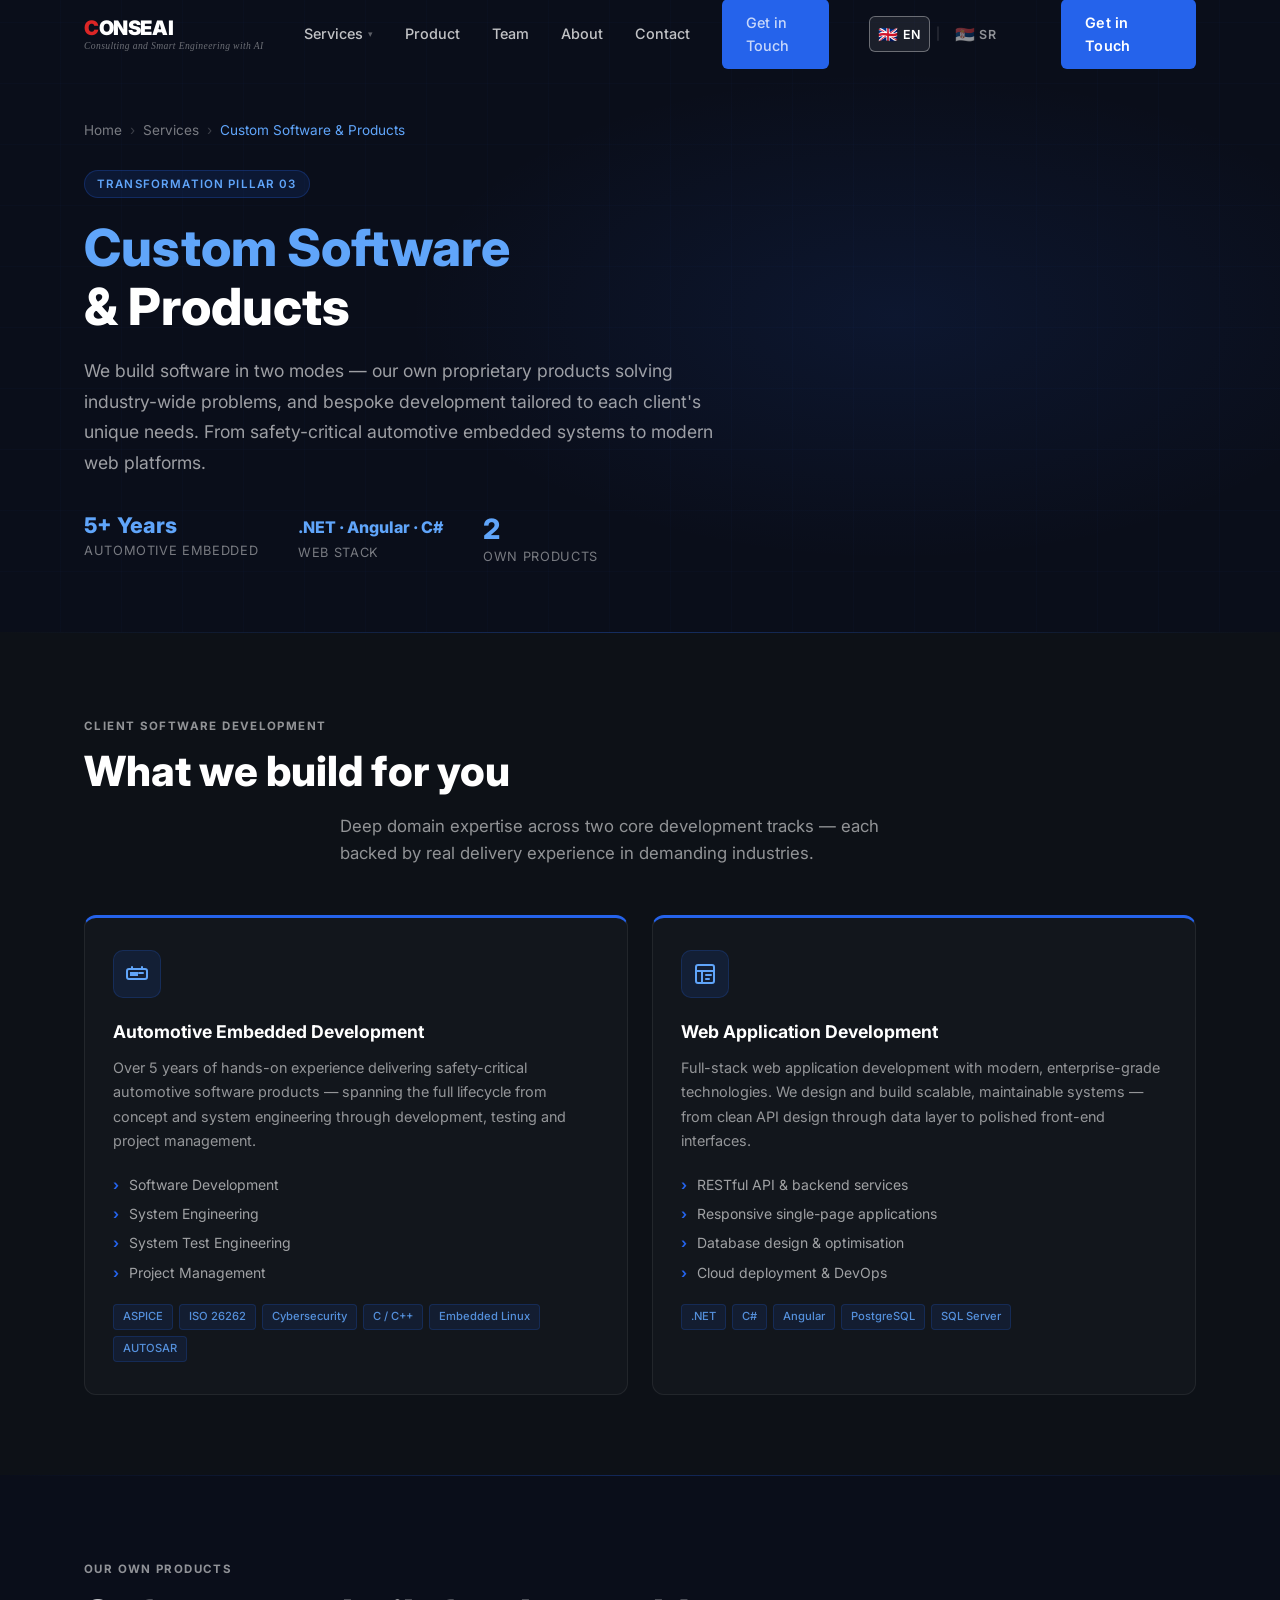
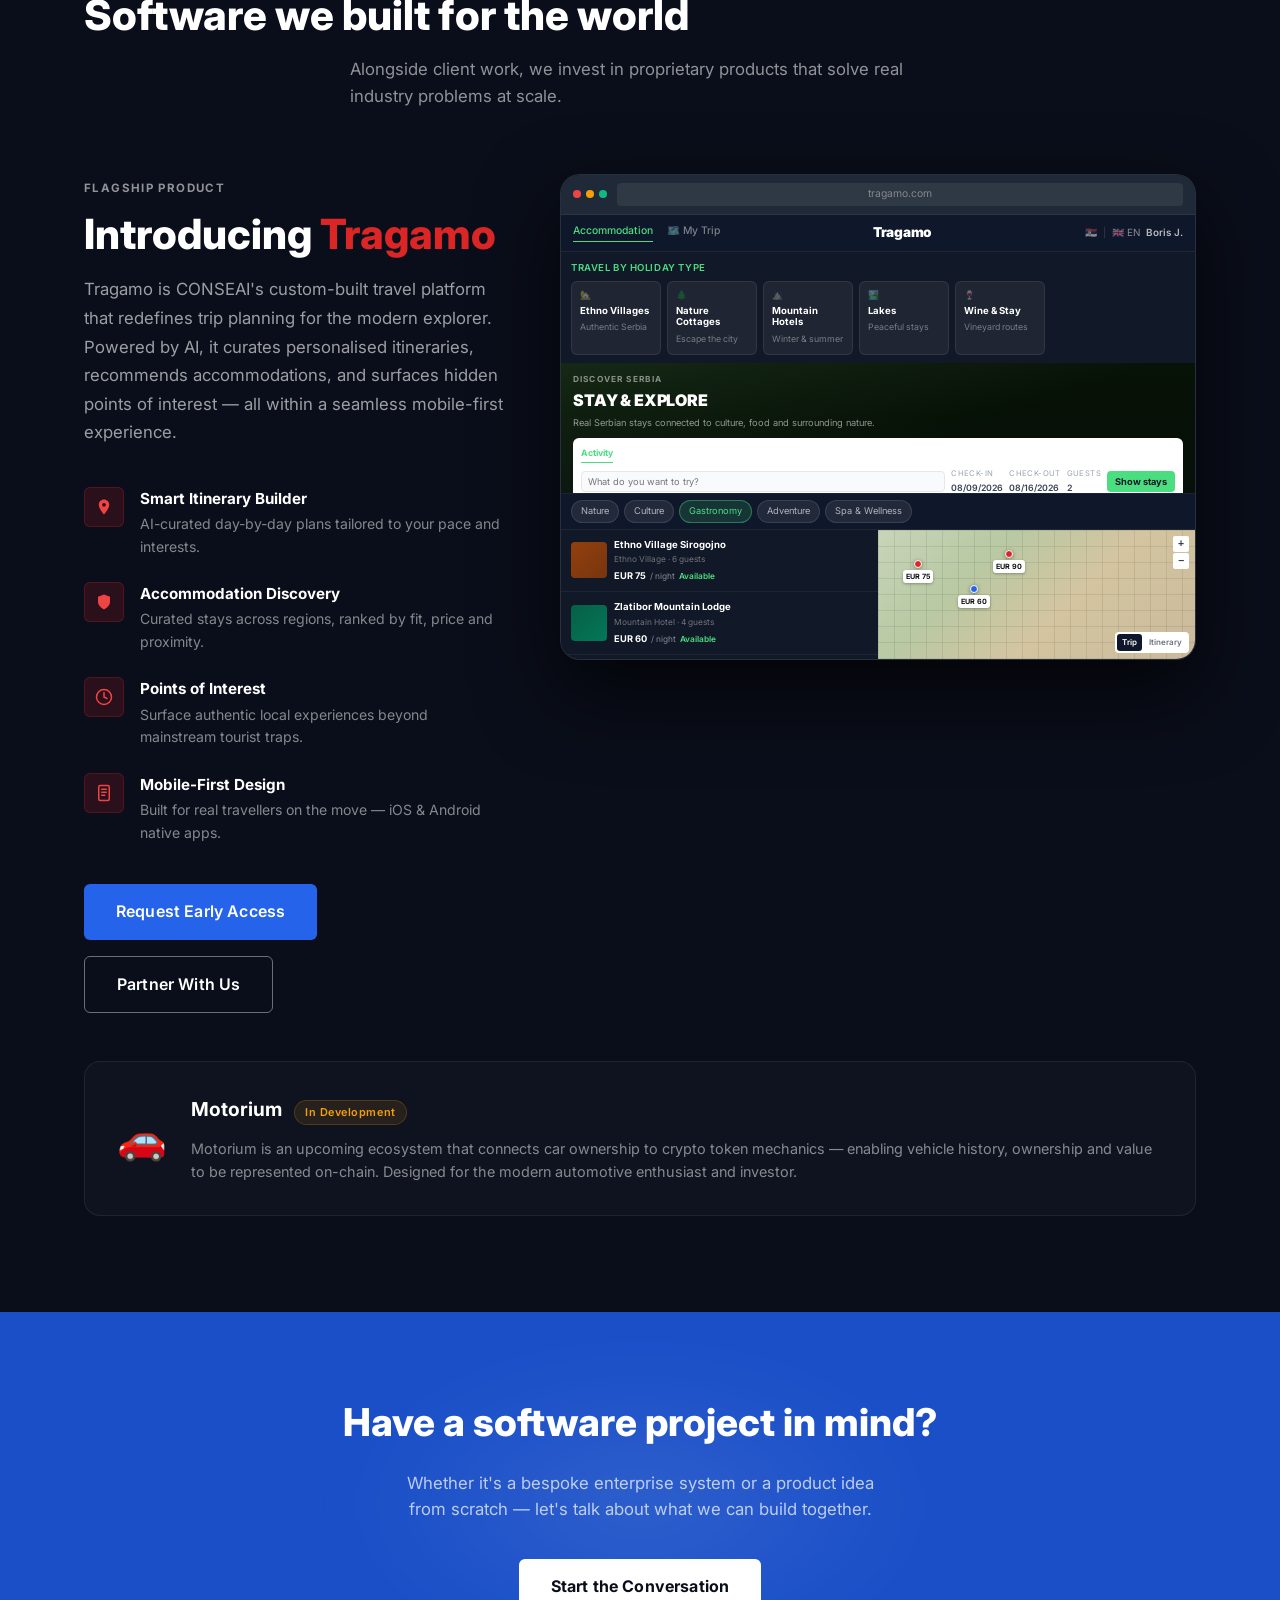
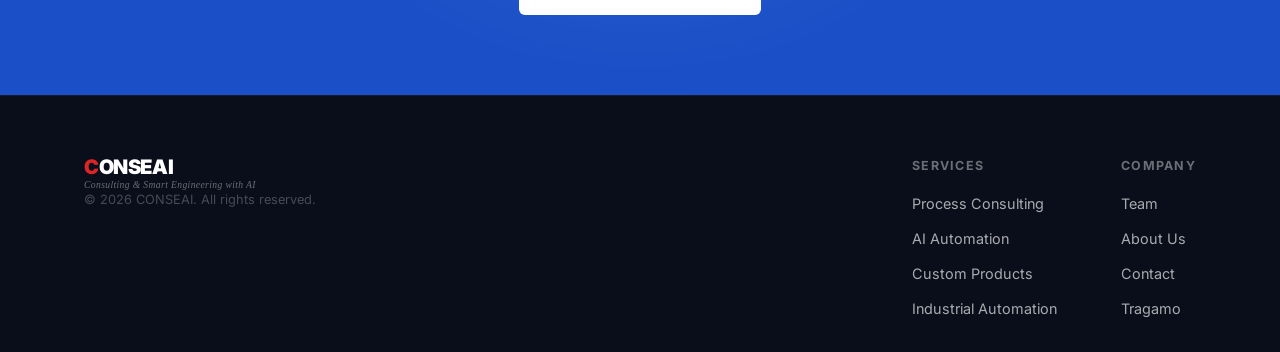
==== commit 336bb9f5: "version with separate services pages except AI automation v3" ====
--- a/custom-software.html
+++ b/custom-software.html
@@ -255,7 +255,7 @@
           </a>
           <div class="nav__dropdown">
             <a href="process-consulting.html" class="nav__dropdown-item" data-en="Process Consulting" data-sr="Procesno Savetovanje"><span class="nav__dropdown-num">01</span> Process Consulting</a>
-            <a href="index.html#services" class="nav__dropdown-item" data-en="AI Automation" data-sr="AI Automatizacija"><span class="nav__dropdown-num">02</span> AI Automation</a>
+            <a href="index.html#ai-automation" class="nav__dropdown-item" data-en="AI Automation" data-sr="AI Automatizacija"><span class="nav__dropdown-num">02</span> AI Automation</a>
             <a href="custom-software.html" class="nav__dropdown-item nav__dropdown-item--highlight" data-en="Custom Software &amp; Products" data-sr="Prilagođeni Softver i Proizvodi"><span class="nav__dropdown-num">03</span> Custom Software &amp; Products</a>
             <div class="nav__dropdown-sep"></div>
             <a href="industrial.html" class="nav__dropdown-item" data-en="Industrial Automation &amp; Electrical Eng." data-sr="Industrijska Automatizacija i Elektrotehnika"><span class="nav__dropdown-num">04</span> Industrial Automation &amp; Electrical Eng.</a>
@@ -265,6 +265,7 @@
         <li><a href="index.html#team" data-en="Team" data-sr="Tim">Team</a></li>
         <li><a href="index.html#about" data-en="About" data-sr="O nama">About</a></li>
         <li><a href="index.html#contact" data-en="Contact" data-sr="Kontakt">Contact</a></li>
+        <li class="nav__mobile-cta"><a href="index.html#contact" class="btn btn--red" data-en="Get in Touch" data-sr="Kontaktirajte nas">Get in Touch</a></li>
       </ul>
       <div class="nav__lang">
         <button class="nav__lang-btn active" data-lang="en" aria-label="Switch to English">
--- a/style.css
+++ b/style.css
@@ -1592,18 +1592,49 @@
     display: flex;
     flex-direction: column;
     position: fixed;
-    inset: 0;
+    top: 0; left: 0; right: 0; bottom: 0;
+    width: 100%;
+    min-height: 100vh;
+    min-height: 100dvh;
     background: var(--navy);
-    justify-content: center;
+    justify-content: flex-start;              /* flex-start = items stack downward; center caused dropdown to overflow upward */
     align-items: center;
-    gap: 32px;
+    gap: 20px;
     font-size: 1.4rem;
     z-index: 99;
+    padding: 80px 24px 40px;                  /* 80px top clears the 60px nav bar + breathing room */
+    overflow-y: auto;
+    box-sizing: border-box;
   }
-  .nav__lang { margin-left: auto; }
-  .nav__lang-btn { font-size: 0.7rem; padding: 3px 6px; }
-  .nav__cta { display: none; }
-  .nav__burger { display: flex; }
+  /* Each menu item row: centered, full-width so text doesn't left-align on Android */
+  .nav__links.open > li {
+    display: flex;
+    flex-direction: column;
+    align-items: center;
+    width: 100%;
+    text-align: center;
+  }
+  .nav__links.open > li > a {
+    display: block;
+    text-align: center;
+    width: auto;
+  }
+  /* Mobile-only "Get in Touch" CTA at the bottom of the overlay (hidden on desktop) */
+  .nav__mobile-cta { display: none; }
+  .nav__links.open .nav__mobile-cta {
+    display: flex;
+    justify-content: center;
+    margin-top: 8px;
+  }
+  .nav__links.open .nav__mobile-cta .btn {
+    font-size: 1rem;
+    padding: 12px 36px;
+    min-width: 180px;
+  }
+  /* Logo, lang switcher, burger must sit above the overlay (z-index: 99) */
+  .nav__logo { position: relative; z-index: 102; }
+  .nav__lang  { margin-left: auto; position: relative; z-index: 102; }
+  .nav__burger { display: flex; position: relative; z-index: 102; }
 
   /* Hero */
   .hero__inner { padding-top: 90px; padding-bottom: 48px; }
@@ -1647,7 +1678,8 @@
     padding: 4px;
     box-shadow: none;
     min-width: unset;
-    width: 240px;
+    width: min(280px, 90vw);   /* responsive width on small screens */
+    align-self: center;        /* center within the flex-column <li> */
   }
   .nav__dropdown::before { display: none; }
   .nav__links li.open .nav__dropdown { opacity: 1; pointer-events: auto; max-height: 300px; }
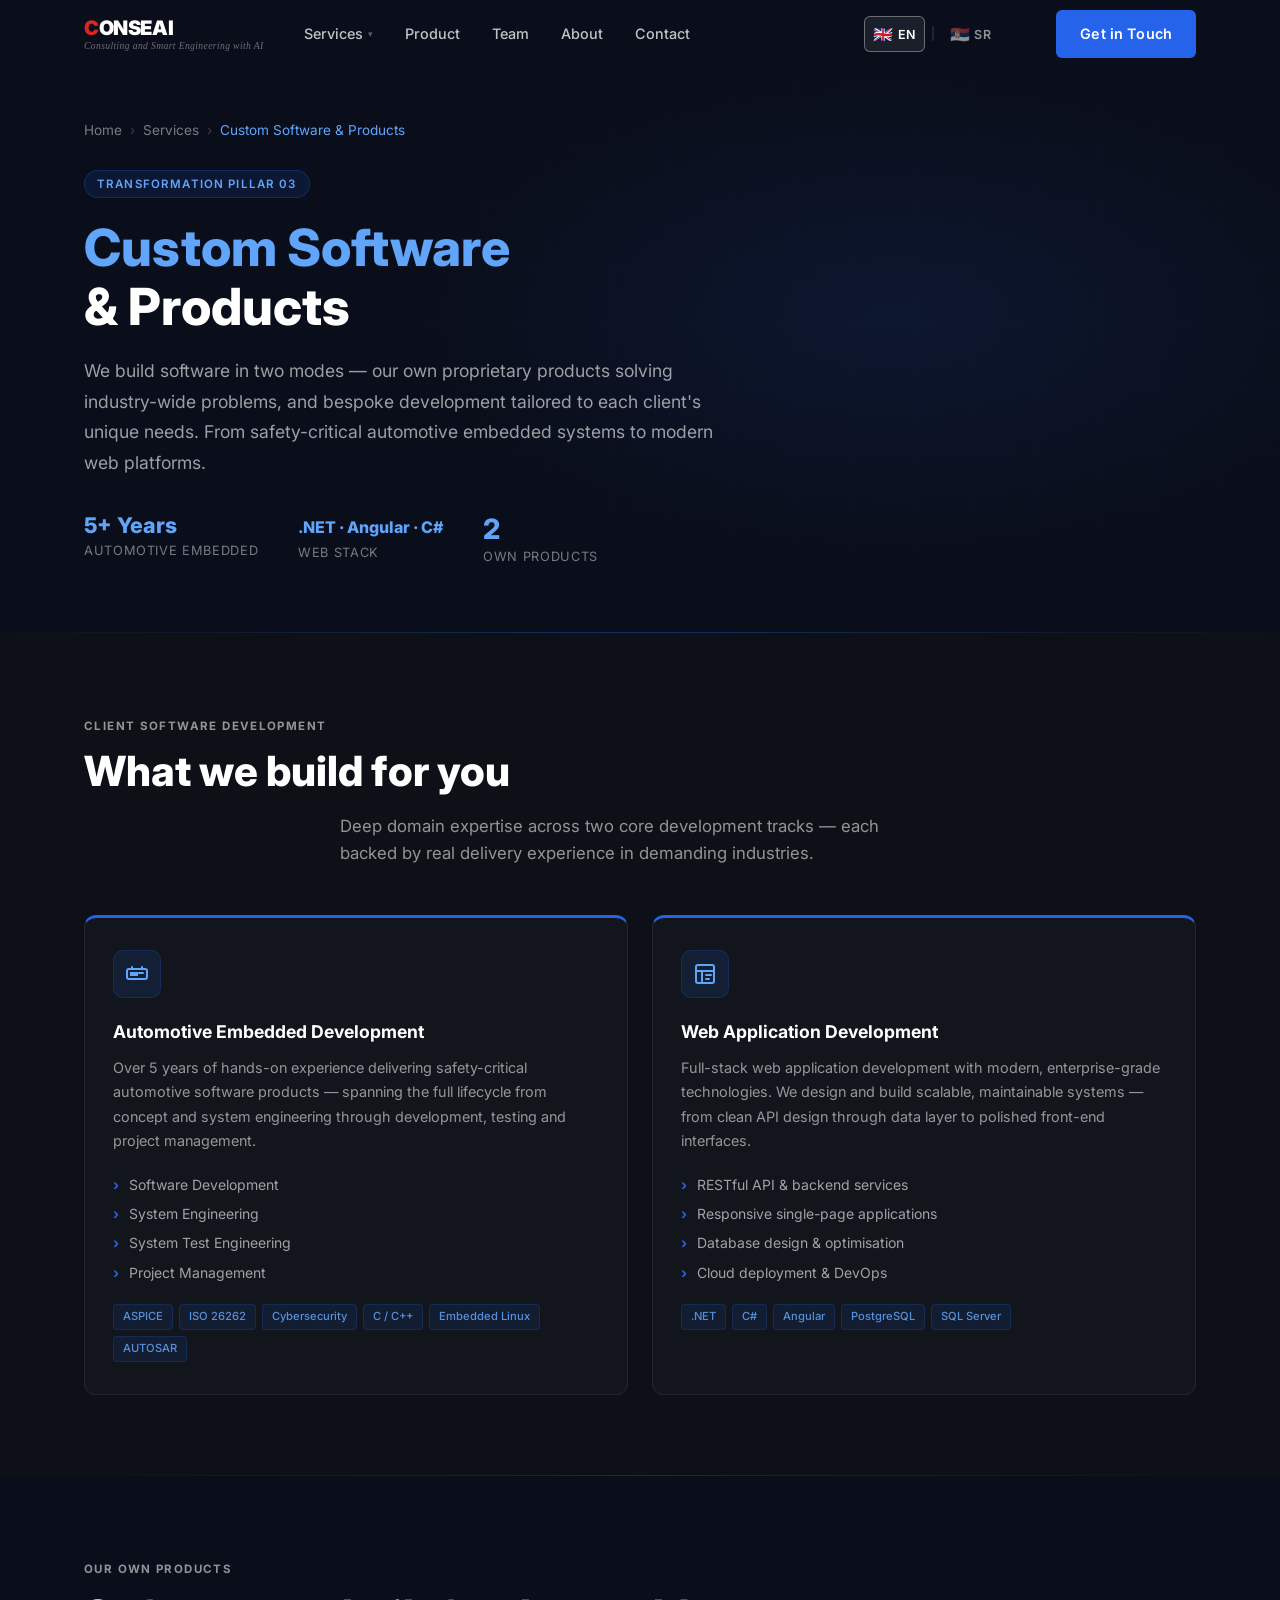
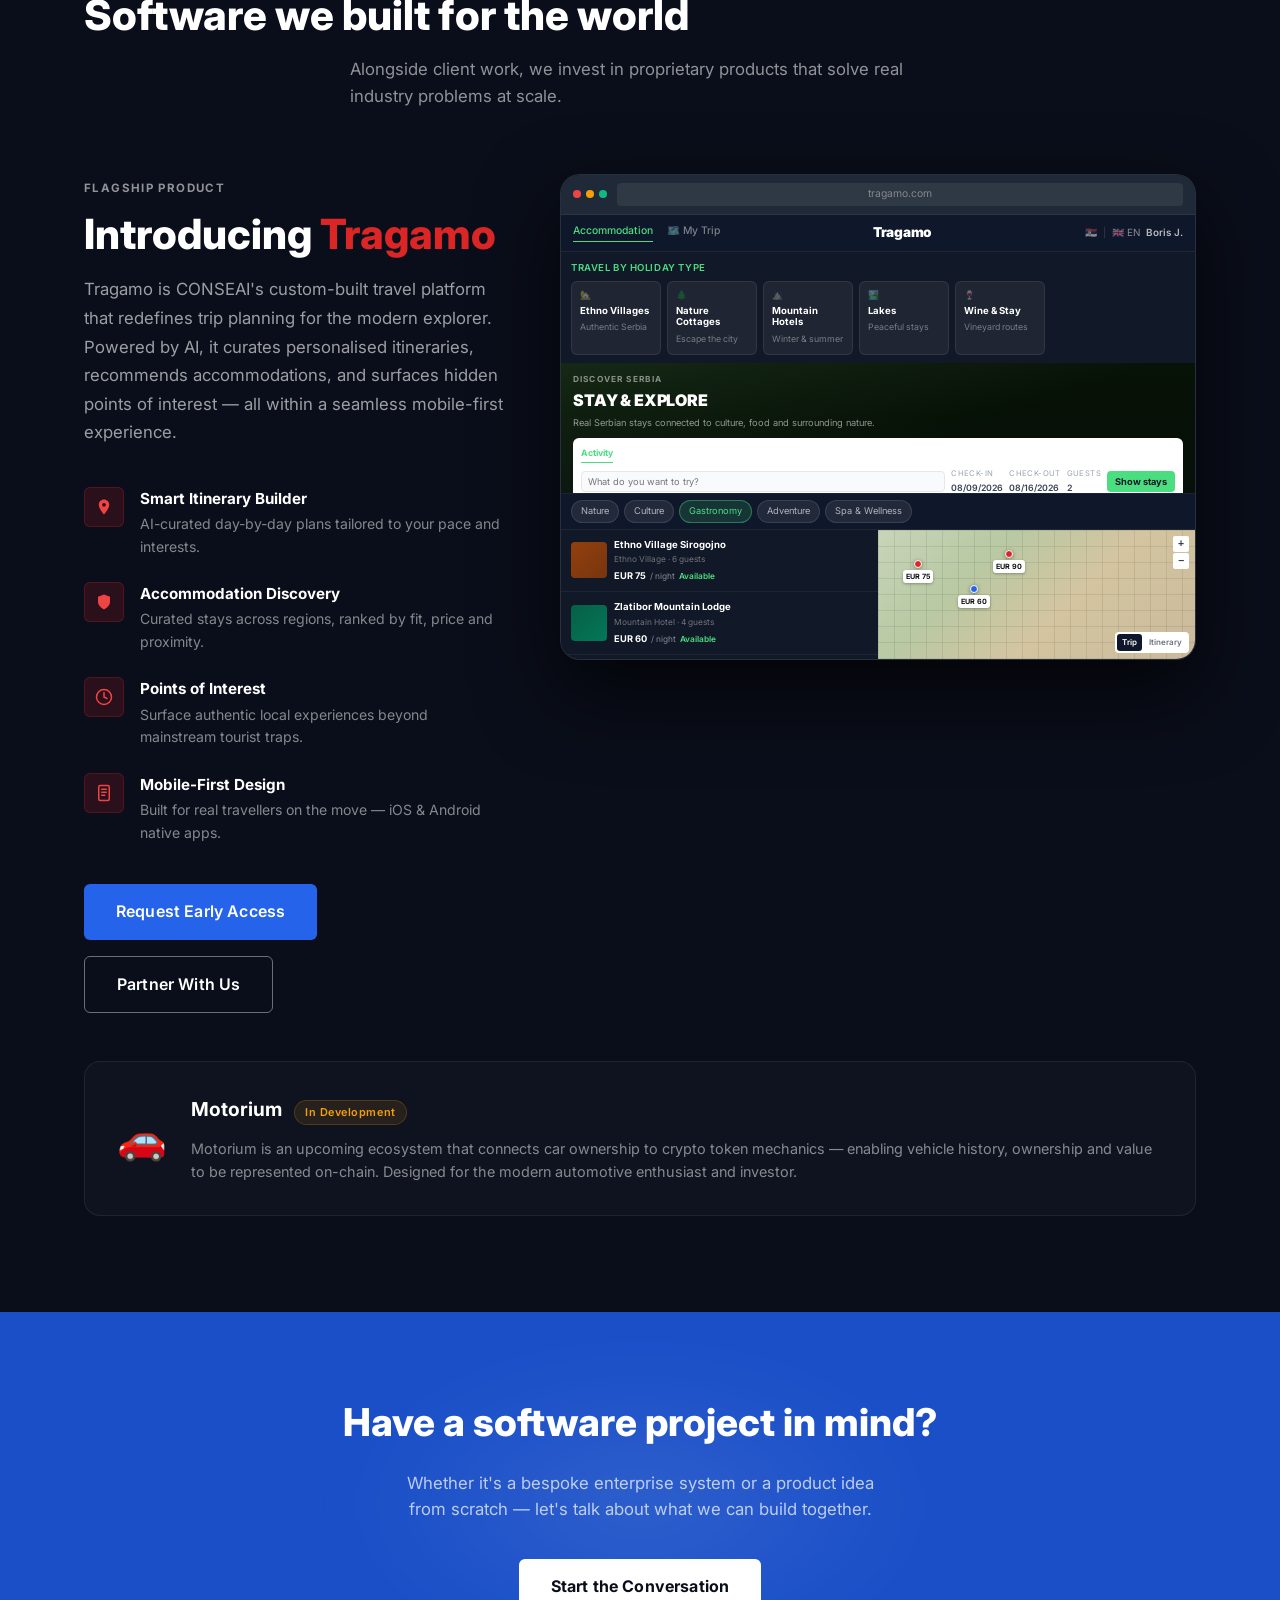
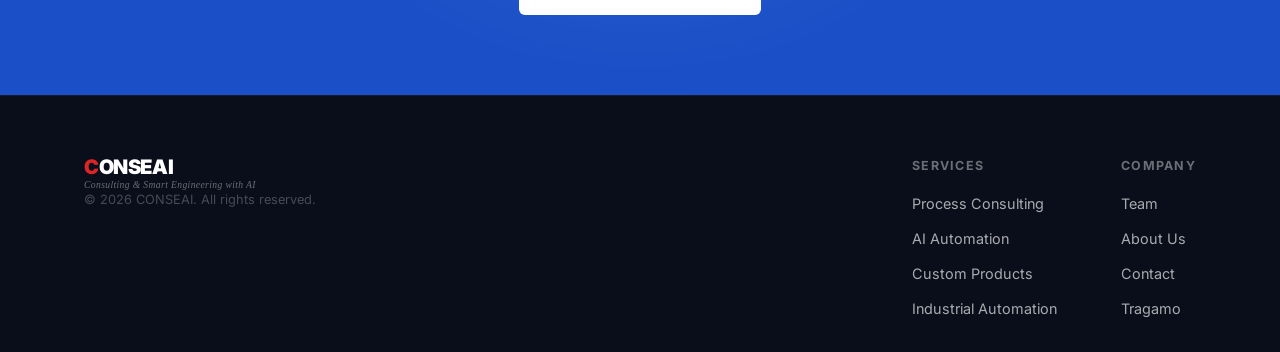
==== commit 6c97e2fa: "version with separate services pages except AI automation v5" ====
--- a/custom-software.html
+++ b/custom-software.html
@@ -255,7 +255,7 @@
           </a>
           <div class="nav__dropdown">
             <a href="process-consulting.html" class="nav__dropdown-item" data-en="Process Consulting" data-sr="Procesno Savetovanje"><span class="nav__dropdown-num">01</span> Process Consulting</a>
-            <a href="index.html#ai-automation" class="nav__dropdown-item" data-en="AI Automation" data-sr="AI Automatizacija"><span class="nav__dropdown-num">02</span> AI Automation</a>
+            <a href="ai-automation.html" class="nav__dropdown-item" data-en="AI Automation" data-sr="AI Automatizacija"><span class="nav__dropdown-num">02</span> AI Automation</a>
             <a href="custom-software.html" class="nav__dropdown-item nav__dropdown-item--highlight" data-en="Custom Software &amp; Products" data-sr="Prilagođeni Softver i Proizvodi"><span class="nav__dropdown-num">03</span> Custom Software &amp; Products</a>
             <div class="nav__dropdown-sep"></div>
             <a href="industrial.html" class="nav__dropdown-item" data-en="Industrial Automation &amp; Electrical Eng." data-sr="Industrijska Automatizacija i Elektrotehnika"><span class="nav__dropdown-num">04</span> Industrial Automation &amp; Electrical Eng.</a>
@@ -598,7 +598,7 @@
         <div class="footer__col">
           <h5 data-en="Services" data-sr="Usluge">Services</h5>
           <a href="index.html#services" data-en="Process Consulting" data-sr="Procesno Savetovanje">Process Consulting</a>
-          <a href="index.html#services" data-en="AI Automation" data-sr="AI Automatizacija">AI Automation</a>
+          <a href="ai-automation.html" data-en="AI Automation" data-sr="AI Automatizacija">AI Automation</a>
           <a href="custom-software.html" data-en="Custom Products" data-sr="Prilagođeni Proizvodi">Custom Products</a>
           <a href="industrial.html" data-en="Industrial Automation" data-sr="Industrijska Automatizacija">Industrial Automation</a>
         </div>
--- a/style.css
+++ b/style.css
@@ -1565,6 +1565,9 @@
 .footer__col a:hover { color: var(--white); }
 
 /* ── Responsive: tablet ── */
+/* Mobile-only CTA lives inside the overlay; hidden everywhere else */
+.nav__mobile-cta { display: none; }
+
 @media (max-width: 1024px) {
   .services__grid { grid-template-columns: 1fr; max-width: 600px; margin: 0 auto; }
   .industrial__layout { grid-template-columns: 1fr; gap: 40px; }
@@ -1576,6 +1579,8 @@
   .about__inner { grid-template-columns: 1fr; gap: 40px; }
   .about__visual { height: 320px; order: -1; }
   .contact__inner { grid-template-columns: 1fr; gap: 40px; }
+  /* Hide the desktop CTA on medium screens (large Android phones in landscape, small tablets) */
+  .nav__cta { display: none; }
 }
 
 /* ── Responsive: mobile ── */
@@ -1619,8 +1624,7 @@
     text-align: center;
     width: auto;
   }
-  /* Mobile-only "Get in Touch" CTA at the bottom of the overlay (hidden on desktop) */
-  .nav__mobile-cta { display: none; }
+  /* Mobile-only "Get in Touch" CTA — shown inside the open overlay */
   .nav__links.open .nav__mobile-cta {
     display: flex;
     justify-content: center;
